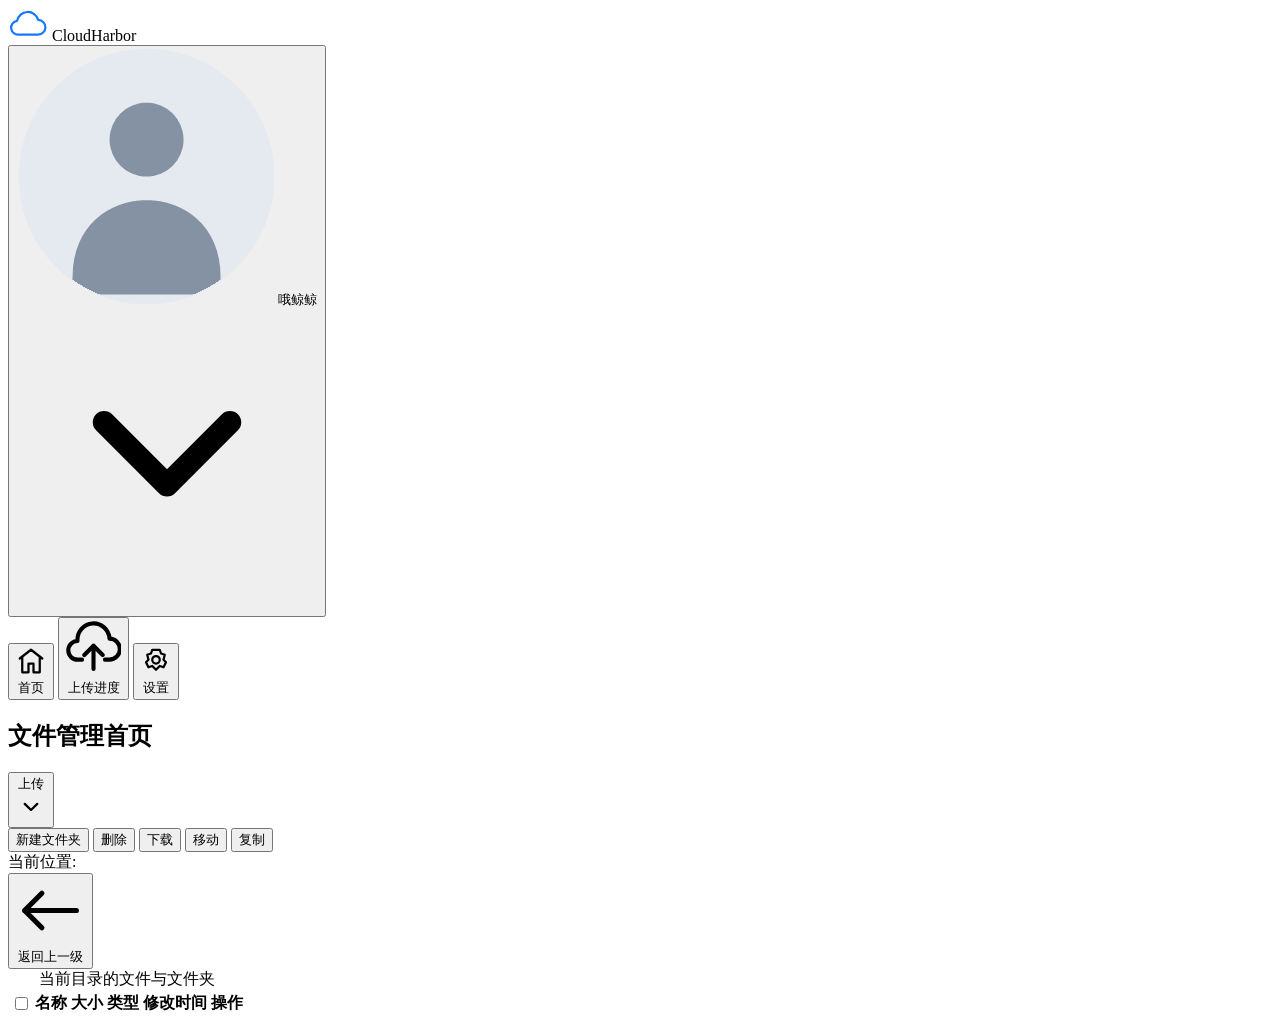
==== frontend/index.html @ bf334ac5 "26-11-17 22:35 完善首页html内容 完善资源文件" ====
<!DOCTYPE html>
<html lang="en">
<head>
    <meta charset="UTF-8">
    <meta name="viewport" content="width=device-width, initial-scale=1.0">
    <meta http-equiv="Content-Security-Policy"
        content="default-src 'none'; img-src 'self' data: blob:; style-src 'unsafe-inline'; 
        script-src 'unsafe-inline'; connect-src 'none'; base-uri 'none'; form-action 'none'">
    <link rel="icon" href="assets/icons/cloud-logo.svg" type="image/svg+xml">
    <link rel="stylesheet" href="css/app.css">
    <link rel="stylesheet" href="css/base.css">
    <link rel="stylesheet" href="css/components.css">
    <title>CloudHarbor · 文件管理首页</title> 
</head>
<body>
    <header class="app-header">
        <div class="brand">
            <img src="assets/icons/cloud-logo.svg" class="icon" width="40px">
            <span>CloudHarbor</span>
        </div>
        <button class="user-button" id="user-settings" type="button" aria-label="打开个人设置">
            <span class="avatar">
                <img src="assets/images/default-avatar.png" class="icon" aria-hidden="true">
            </span>
            <span>哦鲸鲸</span>
            <img src="assets/icons/chevron-down.svg" aria-hidden="true">
        </button>
    </header>
    <div class="app-shell">
        <nav class="sidebar" aria-label="主导航">
            <button class="nav-button" type="button" data-view="home" aria-current="page">
                <img src="assets/icons/home.svg" class="icon" aria-hidden="true">
                首页
            </button>
            <button class="nav-button" type="button" data-view="home" aria-current="page">
                <img src="assets/icons/upload.svg" class="icon" aria-hidden="true">
                上传进度
            </button>
            <button class="nav-button" type="button" data-view="home" aria-current="page">
                <img src="assets/icons/settings.svg" class="icon" aria-hidden="true">
                设置
            </button>
        </nav>
        <main class="main">
            <section id="view-home" aria-label="文件管理首页">
                <h1 class="sr-only">文件管理首页</h1>
                <div class="toolbar">
                    <div class="menu-wrap">
                        <button id="upload-toggle" class="btn btn-primary" type="button"
                            aria-expanded="false" aria-controls="upload-menu">
                            上传
                            <img src="assets/icons/chevron-down.svg" class="icon" aria-hidden="true">
                        </button>
                        <div id="upload-menu" class="menu upload-menu" hidden>
                            <button type="button" data-pick="files">上传文件</button>
                            <button type="button" data-pick="folder">上传文件夹</button>
                        </div>
                    </div>
                    <button id="new-folder" class="btn" type="button">新建文件夹</button>
                    <button id="delete-selected" class="btn" type="button">删除</button>
                    <button id="download-selected" class="btn" type="button">下载</button>
                    <button id="move-selected" class="btn" type="button">移动</button>
                    <button id="copy-selected" class="btn" type="button">复制</button>
                </div>
                <div class="ptn-row">
                    <span class="path-label">当前位置: </span>
                    <nav class="breadcrumbs" id="breadcrumbs" aria-label="目录路径"></nav>
                    <button id="go-parent" class="btn" type="button">
                        <img src="assets/icons/arrow-left.svg" class="icon" aria-hidden="true">
                        返回上一级
                    </button>
                </div>
                <table class="file-table">
                    <caption class="sr-only">当前目录的文件与文件夹</caption>
                    <colgroup>
                        <col>
                        <col>
                        <col>
                        <col>
                        <col>
                        <col>
                    </colgroup>
                    <thead>
                        <tr>
                            <th scope="col"><input id="select-all" type="checkbox" aria-label="全选当前目录"></th>
                            <th scope="col">名称</th>
                            <th scope="col">大小</th>
                            <th scope="col" class="type-cell">类型</th>
                            <th scope="col" class="time-cell">修改时间</th>
                            <th scope="col"><span class="sr-only"></span>操作</th>
                        </tr>
                    </thead>
                    <tbody id="file-list"></tbody>
                </table>
                <div class="directory-empty" class="empty-state" hidden>
                    <img src="assets/icons/folder.svg" class="icon" aria-hidden="true">
                    <h2>此文件夹为空</h2>
                    <p class="muted">可以上传文件或新建文件夹</p>
                </div>
                <div class="table-footer">
                    <span id="file-count"></span>
                    <span id="selection-count" aria-live="polite"></span>
                </div>
            </section>
            <section id="view-uploads" aria-labelledby="uploads-title" hidden>
                <h1 id="uploads-title">上传进度</h1>
                <div class="empty-state">
                    <img src="assets/icons/upload.svg" class="icon" aria-hidden="true">
                    <h2>暂无上传任务</h2>
                    <button class="btn btn-primary" id="uploads-choose" type="button">
                        选择文件
                    </button>
                </div>
            </section>
            <section id="view-settings" aria-labelledby="settings-title" hidden>
                <h1 class="settings-title" id="settings-title">个人设置</h1>
                <div class="settings-card">
                    <div class="avatar-zone">
                        <button class="avatar-picker" id="avatar-picker" type="button" aria-label="选择新头像">
                            <span class="avatar large-avatar">
                                <img src="assets/images/default-avatar.png" class="icon" 
                                    id="default-avatar" aria-hidden="true">
                            </span>
                            <span class="camera">
                                <img src="assets/icons/camera.svg" class="icon" aria-hidden="true">
                            </span>
                            <span>更换头像</span>
                        </button>
                    </div>
                    <div class="profile-row">
                        <span>用户名</span>
                        <span class="profile-value">哦鲸鲸</span>
                        <button class="text-button" data-edit="name" type="button">
                            更改
                            <span class="sr-only">用户名</span>
                        </button>
                    </div>
                    <div class="profile-row">
                        <span>邮箱</span>
                        <span class="profile-value">114514@666.com</span>
                        <button class="text-button" data-edit="mail" type="button">
                            更改
                            <span class="sr-only">邮箱</span>
                        </button>
                    </div>
                    <div class="profile-row">
                        <span>密码</span>
                        <span class="profile-value" aria-label="密码已隐藏">••••••••</span>
                        <button class="text-button" type="button">
                            修改
                            <span class="sr-only">密码</span>
                        </button>
                    </div>
                    <div class="logout-row">
                        <button id="logout" class="btn btn-danger" type="button">
                            退出登录
                        </button>
                    </div>
                </div>
            </section>
        </main>
    </div>
    <div id="entry-menu" class="menu" style="position:fixed" hidden aria-label="条目操作">
        <button type="button" data-action="download">下载</button>
        <button type="button" data-action="delete">删除</button>
        <button type="button" data-action="move">移动</button>
        <button type="button" data-action="copy">复制</button>
    </div>
    <input type="file" id="file-input" multiple hidden>
    <input type="file" id="folder-input" webkitdirecotry multiple hidden>
    <input type="file" id="avatar-input" accept="image/png,image/jpeg" hidden>
    <dialog id="upload-dialog" aria-labelledby="upload-title">
        <div class="dialog-header">
            <h2 id="upload-title">确认上传</h2>
            <button class="close-button" type="button" data-close="upload-dialog" aria-label="关闭上传确认">
                <img src="assets/icons/close.svg" class="icon" aria-hidden="true">
            </button>
        </div>
        <div class="dialog-body">
            <div class="upload-tabs" role="tablist" aria-label="上传方式">
                <button type="button" role="tab" id="files-tab"
                    aria-selected="true" aria-controls="upload-panel" data-upload-mode="files">
                    上传文件
                </button>
                <button type="button" role="tab" id="folder-tab" 
                    aria-selected="false" aria-controls="upload-panel" data-upload-mode="folder">
                    上传文件夹
                </button>
            </div>
            <div id="upload-panel" role="tabpanel" aria-labelledby="files-tab">
                <p class="upload-target">上传到: <strong id="upload-target"></strong></p>
                <p>是否确认上传以下文件</p>
                <div class="upload-list" id="upload-list"></div>
                <p id="upload-summary" class="hint"></p>
                <p id="folder-hint" class="hint" hidden>文件夹层次来自所选文件 空文件夹暂不包含在选择结果中</p>
                <button id="choose-again" type="button" class="text-button">重新选择</button>
            </div>
            <div class="dialog-footer">
                <button class="btn" type="button" data-close="upload-dialog">取消</button>
                <button id="confirm-upload" class="btn btn-primary" type="button">确认上传</button>
            </div>
        </div>
    </dialog>
    <dialog id="confirm-dialog" aria-labelledby="confirm-title">
        <div class="dialog-header">
            <h2 id="confirm-title"></h2>
            <button class="close-button" type="button" 
                data-close="confirm-dialog" aria-label="关闭确认对话框">
                <img src="assets/icons/close.svg" class="icon" aria-hidden="true">
            </button>
        </div>
        <div class="dialog-body">
            <p id="confirm-description"></p>
            <ul id="confirm-list" class="confirm-list"></ul>
            <div class="dialog-footer">
                <button class="btn" type="button" data-close="confirm-dialog">取消</button>
                <button id="confirm-action" class="btn btn-primary" type="button">确认</button>
            </div>
        </div>
    </dialog>
    <dialog class="edit-dialog" aria-labelledby="edit-title">
        <div class="dialog-header">
            <h2 id="edit-title"></h2>
            <button class="close-button" type="button" data-close="edit-dialog"
                aria-label="关闭资料编辑">
                <img src="assets/icons/close.svg" class="icon" aria-hidden="true">
            </button>
        </div>
        <form id="edit-form" class="dialog-body">
            <div id="edit-fields"></div>
            <div class="dialog-footer">
                <button class="btn" type="button" data-close="edit-dialog">取消</button>
                <button class="btn btn-primary" type="submit">确认修改</button>
            </div>
        </form>
    </dialog>
    <div id="toast" class="toast" role="status" aria-live="polite" hidden></div>
</body>
</html>
---- frontend/css/base.css ----
:root {
    color-scheme: light;
    --primary: #1677ff;
    --primary-hover: #0966e8;
    --text: #243247;
    --muted: #748196;
    --border: #d8e1ed;
    --page-bg: #f3f7fb;
}
* { box-sizing: border-box; }
[hidden] { display: none !important; }
body {
    margin: 0;
    min-width: 280px;
    color: var(--text);
    background: var(--page-bg);
    font-family: -apple-system, BlinkMacSystemFont, "Segoe UI", "Microsoft YaHei", sans-serif;
    font-size: 14px;
    line-height: 1.5;
}
button, input { font: inherit; }
button { cursor: pointer; }
button:disabled { cursor: not-allowed; opacity: .55; }
button:focus-visible, input:focus-visible {
    outline: 3px solid rgb(22 119 255 / 20%);
    outline-offset: 2px;
}
---- frontend/css/components.css ----
.field-input {
    display: block;
    width: 100%;
    min-width: 0;
    height: 42px;
    padding: 0 12px;
    color: var(--text);
    background: #fff;
    border: 1px solid var(--border);
    border-radius: 4px;
    transition: border-color .18s, box-shadow .18s;
}
.field-input::placeholder { color: #9aa6b6; }
.field-input:hover { border-color: #aabbd0; }
.field-input:focus {
    outline: none;
    border-color: var(--primary);
    box-shadow: 0 0 0 3px rgb(22 119 255 / 10%);
}
.field-input:user-invalid,
.field-input[aria-invalid="true"] { border-color: #e25353; }
.btn {
    display: inline-flex;
    align-items: center;
    justify-content: center;
    flex-shrink: 0;
    min-height: 34px;
    padding: 0 14px;
    color: #46546a;
    background: #fff;
    border: 1px solid var(--border);
    border-radius: 4px;
    white-space: nowrap;
    transition: background-color .18s, border-color .18s, box-shadow .18s;
}
.btn:hover { background: #f7faff; border-color: #a8c8f4; }
.btn-primary {
    color: #fff;
    background: var(--primary);
    border-color: var(--primary);
}
.btn-primary:hover {
    background: var(--primary-hover);
    border-color: var(--primary-hover);
}
.field-error { margin: 0 0 12px; color: #cf3d3d; font-size: 12px; }
.toast-region {
    position: fixed;
    z-index: 20;
    top: 54px;
    right: 0px;
    /* width: min(360px, calc(100% - 32px)); */
    width:0px;
    pointer-events: none;
    overflow: visible;
}
@keyframes move{
    from { transform: translateX(0px); }
    to   { transform: translateX(calc(-100% - 10px)); }
}
.toast {
    padding: 12px 5px;
    color: #f8fcfb;
    border: 1px solid #dce6f3;
    border-radius: 6px;
    /* box-shadow: 0 6px 24px rgb(34 56 88 / 10%); */
    display: flex;
    align-items: center;
    justify-content: center;
    animation: move .3s ease 0s 1 forwards;
    min-width: 200px;
}
.toast[data-status="success"]{ background-color: #0eb27c; }
.toast[data-status="failure"]{ background-color: #dc2626; }
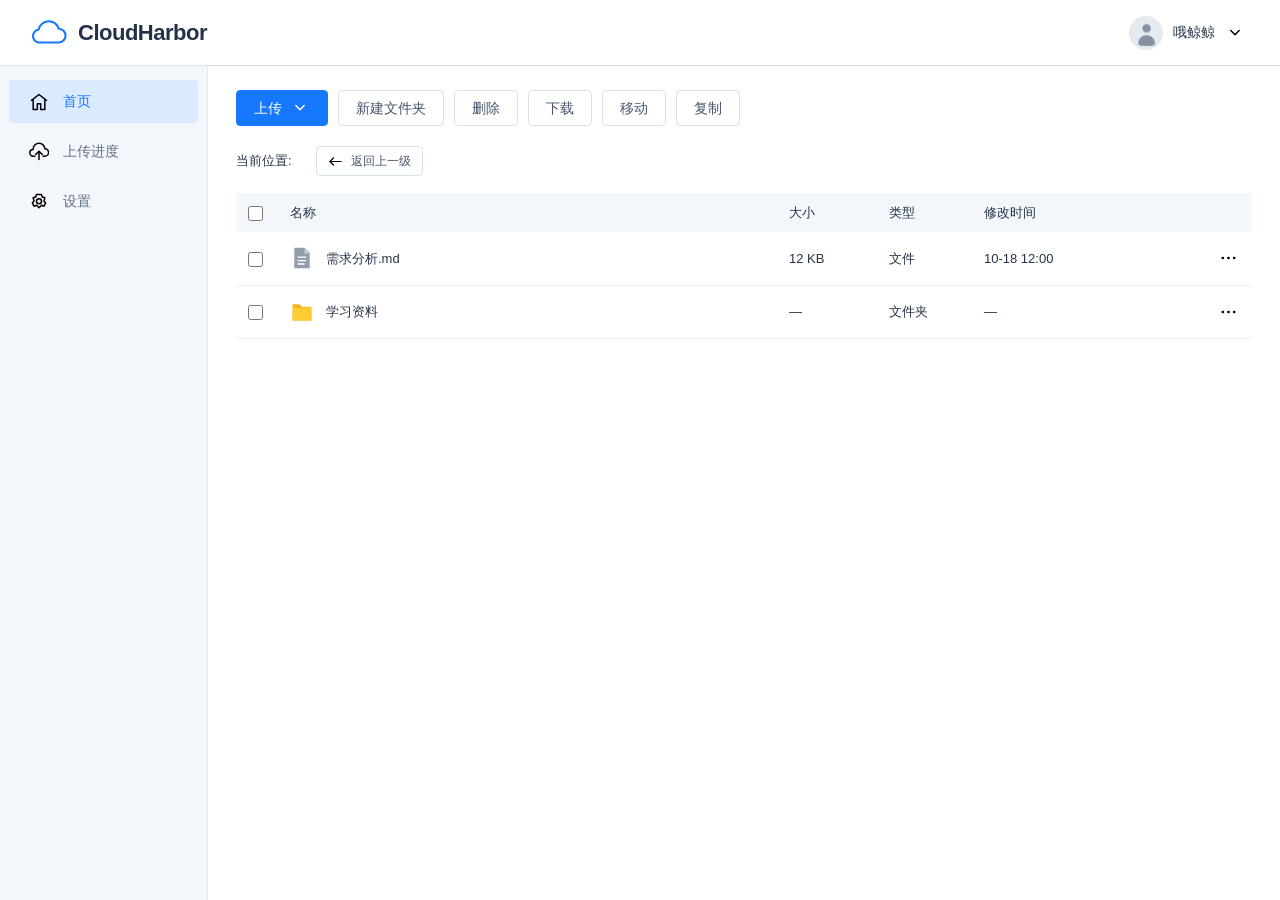
==== commit ddf84702: "26-11-18 22:37 完善首页css内容 完善部分js" ====
--- a/frontend/index.html
+++ b/frontend/index.html
@@ -4,12 +4,13 @@
     <meta charset="UTF-8">
     <meta name="viewport" content="width=device-width, initial-scale=1.0">
     <meta http-equiv="Content-Security-Policy"
-        content="default-src 'none'; img-src 'self' data: blob:; style-src 'unsafe-inline'; 
-        script-src 'unsafe-inline'; connect-src 'none'; base-uri 'none'; form-action 'none'">
+        content="default-src 'none'; img-src 'self' data: blob:; style-src 'self' 'unsafe-inline'; 
+        script-src 'self' 'unsafe-inline'; connect-src 'self'; base-uri 'none'; form-action 'none'">
     <link rel="icon" href="assets/icons/cloud-logo.svg" type="image/svg+xml">
-    <link rel="stylesheet" href="css/app.css">
+    
     <link rel="stylesheet" href="css/base.css">
     <link rel="stylesheet" href="css/components.css">
+    <link rel="stylesheet" href="css/app.css">
     <title>CloudHarbor · 文件管理首页</title> 
 </head>
 <body>
@@ -23,7 +24,7 @@
                 <img src="assets/images/default-avatar.png" class="icon" aria-hidden="true">
             </span>
             <span>哦鲸鲸</span>
-            <img src="assets/icons/chevron-down.svg" aria-hidden="true">
+            <img src="assets/icons/chevron-down.svg" class="icon" aria-hidden="true">
         </button>
     </header>
     <div class="app-shell">
@@ -32,11 +33,11 @@
                 <img src="assets/icons/home.svg" class="icon" aria-hidden="true">
                 首页
             </button>
-            <button class="nav-button" type="button" data-view="home" aria-current="page">
+            <button class="nav-button" type="button" data-view="uploads">
                 <img src="assets/icons/upload.svg" class="icon" aria-hidden="true">
                 上传进度
             </button>
-            <button class="nav-button" type="button" data-view="home" aria-current="page">
+            <button class="nav-button" type="button" data-view="settings">
                 <img src="assets/icons/settings.svg" class="icon" aria-hidden="true">
                 设置
             </button>
@@ -49,7 +50,7 @@
                         <button id="upload-toggle" class="btn btn-primary" type="button"
                             aria-expanded="false" aria-controls="upload-menu">
                             上传
-                            <img src="assets/icons/chevron-down.svg" class="icon" aria-hidden="true">
+                            <img src="assets/icons/chevron-down-white.svg" class="icon" aria-hidden="true">
                         </button>
                         <div id="upload-menu" class="menu upload-menu" hidden>
                             <button type="button" data-pick="files">上传文件</button>
@@ -62,7 +63,7 @@
                     <button id="move-selected" class="btn" type="button">移动</button>
                     <button id="copy-selected" class="btn" type="button">复制</button>
                 </div>
-                <div class="ptn-row">
+                <div class="path-row">
                     <span class="path-label">当前位置: </span>
                     <nav class="breadcrumbs" id="breadcrumbs" aria-label="目录路径"></nav>
                     <button id="go-parent" class="btn" type="button">
@@ -87,12 +88,12 @@
                             <th scope="col">大小</th>
                             <th scope="col" class="type-cell">类型</th>
                             <th scope="col" class="time-cell">修改时间</th>
-                            <th scope="col"><span class="sr-only"></span>操作</th>
+                            <th scope="col"><span class="sr-only">操作</span></th>
                         </tr>
                     </thead>
                     <tbody id="file-list"></tbody>
                 </table>
-                <div class="directory-empty" class="empty-state" hidden>
+                <div id="directory-empty" class="empty-state" hidden>
                     <img src="assets/icons/folder.svg" class="icon" aria-hidden="true">
                     <h2>此文件夹为空</h2>
                     <p class="muted">可以上传文件或新建文件夹</p>
@@ -146,7 +147,7 @@
                     <div class="profile-row">
                         <span>密码</span>
                         <span class="profile-value" aria-label="密码已隐藏">••••••••</span>
-                        <button class="text-button" type="button">
+                        <button class="text-button" data-edit="password" type="button">
                             修改
                             <span class="sr-only">密码</span>
                         </button>
@@ -167,7 +168,7 @@
         <button type="button" data-action="copy">复制</button>
     </div>
     <input type="file" id="file-input" multiple hidden>
-    <input type="file" id="folder-input" webkitdirecotry multiple hidden>
+    <input type="file" id="folder-input" webkitdirectory multiple hidden>
     <input type="file" id="avatar-input" accept="image/png,image/jpeg" hidden>
     <dialog id="upload-dialog" aria-labelledby="upload-title">
         <div class="dialog-header">
@@ -218,7 +219,7 @@
             </div>
         </div>
     </dialog>
-    <dialog class="edit-dialog" aria-labelledby="edit-title">
+    <dialog id="edit-dialog" aria-labelledby="edit-title">
         <div class="dialog-header">
             <h2 id="edit-title"></h2>
             <button class="close-button" type="button" data-close="edit-dialog"
@@ -234,6 +235,7 @@
             </div>
         </form>
     </dialog>
-    <div id="toast" class="toast" role="status" aria-live="polite" hidden></div>
+    <div id="toast" class="app-toast" role="status" aria-live="polite" hidden></div>
+    <script type="module" src="js/app.js"></script>
 </body>
-</html>+</html>
--- a/frontend/css/base.css
+++ b/frontend/css/base.css
@@ -6,6 +6,7 @@
     --muted: #748196;
     --border: #d8e1ed;
     --page-bg: #f3f7fb;
+    --selected: #e7f0ff;
 }
 * { box-sizing: border-box; }
 [hidden] { display: none !important; }
@@ -25,3 +26,10 @@
     outline: 3px solid rgb(22 119 255 / 20%);
     outline-offset: 2px;
 }
+button,input{ accent-color: var(--primary); }
+button { color: inherit }
+h1,h2,p { margin: 0 }
+h1 { font-size: 21px; }
+h2 { font-size: 18px; }
+
+/* img{ width: 100%; } */
--- a/frontend/css/components.css
+++ b/frontend/css/components.css
@@ -72,3 +72,52 @@
 }
 .toast[data-status="success"]{ background-color: #0eb27c; }
 .toast[data-status="failure"]{ background-color: #dc2626; }
+
+.sr-only{
+    position: absolute;
+    width: 1px;
+    height: 1px;
+    overflow: hidden;
+    clip-path: inset(50%);
+    white-space: nowrap;
+}
+
+.icon{
+    width: 20px;
+    height: 20px;
+    flex: none;
+    vertical-align: middle;
+}
+
+.btn:hover:not(:disabled){
+    border-color: #91b9f3;
+    background: #f5f9ff;
+}
+
+
+.btn-primary:hover:not(:disabled){
+    background: var(--primary-hover);
+    color:#fff;
+}
+
+.btn-danger{
+    color:#e34b4b;
+    border-color: #f0a7a7;
+}
+
+.btn-danger:hover:not(:disabled){
+    background:#fff4f4;
+    border-color: #e34b4b;
+}
+
+.text-button{
+    border: 0;
+    padding: 4px 6px;
+    color: var(--primary);
+    background: transparent;
+    border-radius: 3px;
+}
+.muted { color: var(--muted); }
+
+.hint { font-size: 12px; color: var(--muted); }
+
--- a/frontend/css/app.css
+++ b/frontend/css/app.css
@@ -0,0 +1,634 @@
+body {
+    margin: 0;
+    min-width: 280px;
+    color: var(--text);
+    background: #fff;
+    font: 14px/1.5 -apple-system, BlinkMacSystemFont, "Segoe UI", "Microsoft YaHei", sans-serif
+}
+.app-header{
+    height: 66px;
+    display: flex;
+    align-items: center;
+    justify-content: space-between;
+    padding: 0 30px;
+    border-bottom: 1px solid var(--border);
+    background: #fff;
+}
+.btn {
+    display: inline-flex;
+    align-items: center;
+    justify-content: center;
+    gap: 8px;
+    min-height: 36px;
+    padding: 0 17px;
+    border: 1px solid var(--border);
+    border-radius: 4px;
+    background: #fff;
+    white-space: nowrap
+}
+.btn-primary {
+    color: #fff;
+    background: var(--primary);
+    border-color: var(--primary)
+}
+.brand {
+    display: flex;
+    align-items: center;
+    gap: 10px;
+    font-size: 22px;
+    font-weight: 650;
+    letter-spacing: -.5px;
+}
+
+.brand .icon{
+    width: 38px;
+    height: 34px;
+    color: var(--primary);
+}
+
+.user-button{
+    display: flex;
+    align-items: center;
+    gap: 10px;
+    background: none;
+    border: 0;
+    padding: 5px;
+    border-radius: 4px;
+}
+.avatar {
+    display: inline-flex;
+    align-items: center;
+    justify-content: center;
+    width: 34px;
+    height: 34px;
+    border-radius: 50%;
+    background: #e5eaf1;
+}
+
+.avatar .icon{
+    width: 29px;
+    height: 29px;
+}
+
+.app-shell{
+    display: grid;
+    grid-template-columns: 208px minmax(0,1fr);
+    min-height: calc(100vh - 66px);
+}
+
+.sidebar {
+    display: flex;
+    flex-direction: column;
+    gap: 7px;
+    padding: 14px 9px;
+    background: var(--page-bg);
+    border-right: 1px solid #e3e9f1;
+}
+
+.nav-button {
+    display: flex;
+    align-items: center;
+    gap: 14px;
+    width: 100%;
+    min-height: 43px;
+    padding: 0 20px;
+    text-align: left;
+    border: 0;
+    border-radius: 4px;
+    background: transparent;
+    color: #617086;
+    font-weight: 550;
+}
+
+.nav-button[aria-current="page"] {
+    color: var(--primary);
+    background: #dbeaff;
+}
+.nav-button:hover { background: #e6eef8; }
+
+.main {
+    min-width: 0;
+    padding: 24px 28px;
+}
+
+.toolbar {
+    display: flex;
+    align-items: center;
+    gap: 10px;
+    flex-wrap: wrap;
+    margin-bottom: 18px;
+}
+
+.menu-wrap {
+    position: relative;
+}
+.menu {
+    z-index: 20;
+    width: 170px;
+    padding: 5px;
+    background: #fff;
+    border: 1px solid var(--border);
+    border-radius: 5px;
+    box-shadow: 0 6px 20px #24324716;
+}
+
+.upload-menu {
+    position: absolute;
+    top: calc(100% + 6px);
+    left: 0;
+}
+
+.menu button {
+    width: 100%;
+    padding: 9px 10px;
+    border: 0;
+    border-radius: 3px;
+    text-align: left;
+    background: transparent;
+}
+
+.menu button:hover:not(:disabled){
+    background: #edf4ff;
+    color: var(--primary);
+}
+
+.path-row {
+    display: flex;
+    align-items: center;
+    gap: 12px;
+    min-height: 34px;
+    margin-bottom: 15px;
+    font-size: 13px;
+}
+
+.breadcrumbs {
+    display: flex;
+    align-items: center;
+    gap: 3px;
+    min-width: 0;
+    overflow: hidden;
+    white-space: nowrap;
+}
+
+.breadcrumbs button {
+    max-width: 170px;
+    overflow: hidden;
+    text-overflow: ellipsis;
+    white-space: nowrap;
+}
+
+.path-row .btn {
+    min-height: 30px;
+    padding: 0 11px;
+    font-size: 12px;
+}
+
+.path-row .icon {
+    width: 15px;
+    height: 15px;
+}
+
+.file-table {
+    width: 100%;
+    border-collapse: collapse;
+    table-layout: fixed;
+    text-align: left;
+    font-size: 13px;
+}
+
+.file-table col:nth-child(1){ width: 42px; }
+.file-table col:nth-child(3){ width: 100px; }
+.file-table col:nth-child(4){ width: 95px; }
+.file-table col:nth-child(5){ width: 150px; }
+.file-table col:nth-child(6){ width: 130px; }
+
+.file-table th {
+    height: 39px;
+    background: var(--page-bg);
+    font-weight: 550;
+}
+
+.file-table td {
+    height: 53px;
+    border-bottom: 1px solid #edf0f5;
+}
+
+.file-table th,.file-table td { padding: 0 12px; }
+
+.file-table input[type=checkbox] {
+    width: 15px;
+    height: 15px;
+    margin: 0;
+    vertical-align: middle;
+}
+
+.file-table tbody tr:hover { background: #f6f9ff; }
+
+.file-table tbody tr.is-selected { background: var(--selected);}
+
+.file-name {
+    display: flex;
+    align-items: center;
+    gap: 12px;
+    min-width: 0;
+}
+
+.file-name .icon {
+    width: 24px;
+    height: 26px;
+}
+
+.entry-label {
+    overflow: hidden;
+    text-overflow: ellipsis;
+    white-space: nowrap;
+}
+
+.folder-link {
+    border: 0;
+    padding: 4px 0;
+    background: none;
+    text-align: left;
+}
+
+.folder-link:hover { color: var(--primary) }
+
+.row-actions {
+    white-space: nowrap;
+    text-align: right;
+}
+
+.row-actions .text-button {
+    font-size: 12px;
+    padding: 4px;
+}
+
+.more-button {
+    width: 24px;
+    height: 28px;
+    padding: 0 !important;
+}
+
+.more-button .icon { width: 17px; }
+
+.row-actions .direct-action { visibility: hidden; }
+
+.is-selected .direct-action,
+tr:hover .direct-action,
+tr:focus-within .direct-action {
+    visibility: visible;    
+}
+
+.table-footer {
+    display: flex;
+    justify-content: space-between;
+    margin-top: 15px;
+    font-size: 12px;
+    color: var(--muted);
+}
+.empty-state {
+    padding: 90px 16px;
+    text-align: center;
+}
+
+.empty-state>.icon {
+    width: 58px;
+    height: 58px;
+    color: #a6b8d0;
+    margin-bottom: 16px;
+}
+.empty-state h2{
+    font-size: 17px;
+    font-weight: 550;
+    margin-bottom: 7px;
+}
+
+.empty-state .btn { margin-top: 20px; }
+.settings-title { margin-bottom: 18px; }
+.settings-card {
+    max-width: 850px;
+    padding: 26px 32px;
+    border: 1px solid var(--border);
+    border-radius: 5px;
+}
+
+.avatar-zone {
+    display: flex;
+    align-items: center;
+    flex-direction: column;
+    padding: 4px 0 24px;
+}
+
+.avatar-picker {
+    position: relative;
+    display: flex;
+    flex-direction: column;
+    align-items: center;
+    gap: 7px;
+    padding: 0;
+    border: 0;
+    background: none;
+}
+
+.large-avatar {
+    width: 76px;
+    height: 76px;
+}
+.large-avatar>.icon {
+    width: 64px;
+    height: 64px;
+}
+.large-avatar img {
+    width: 100%;
+    height: 100%;
+    object-fit: contain;
+}
+.camera {
+    position: absolute;
+    right: 0;
+    top: 52px;
+    display: grid;
+    place-items: center;
+    width: 23px;
+    height: 23px;
+    background: #fff;
+    border: 1px solid var(--border);
+    border-radius: 50%;
+}
+
+.camera .icon {
+    width: 16px;
+    height: 16px;
+}
+
+.avatar-picker:hover .camera { color:var(--primary) }
+
+.profile-row {
+    display: grid;
+    grid-template-columns: 110px minmax(0,1fr) auto;
+    gap: 12px;
+    align-items: center;
+    min-height: 55px;
+    border-top: 1px solid #e7edf4;
+    font-size: 13px;
+}
+
+.profile-value { overflow-wrap: anywhere; }
+.logout-row {
+    text-align: center;
+    padding-top: 27px;
+}
+
+.logout-row .btn { min-width: 180px; }
+
+dialog {
+    width: min(480px,calc(100%-32px));
+    max-height: calc(100dvh - 32px);
+    padding: 0;
+    color: var(--text);
+    border: 1px solid var(--border);
+    border-radius: 5px;
+    background: #fff;
+    box-shadow: 0 14px 48px #17233a2e;
+    overflow: auto;
+}
+
+dialog::backdrop { background:#17223580 }
+
+.dialog-header {
+    display: flex;
+    justify-content: space-between;
+    align-items: center;
+    padding: 18px 20px 12px;
+}
+.dialog-header h2 { font-size: 16px }
+
+.close-button {
+    display: grid;
+    place-items: center;
+    width: 27px;
+    height: 27px;
+    padding: 0;
+    border: 0;
+    background: none;
+    color: var(--muted);
+}
+.close-button .icon {
+    width: 17px;
+}
+.dialog-body { padding: 4px 20px 20px }
+
+.dialog-footer {
+    display: flex;
+    justify-content: flex-end;
+    gap: 10px;
+    margin-top: 20px;
+}
+.upload-tabs {
+    display: flex;
+    border: 1px solid var(--border);
+    border-radius: 4px;
+    margin-bottom: 17px;
+}
+.upload-tabs button {
+    width: 50%;
+    padding: 8px;
+    border: 0;
+    border-bottom: 2px solid transparent;
+    background: none;
+    color: var(--muted);
+}
+
+.upload-tabs button[aria-selected=true]{
+    color: var(--primary);
+    border-bottom-color: var(--primary);
+}
+
+.upload-target {
+    margin-bottom: 14px;
+    font-size: 13px;
+}
+
+.upload-target strong {
+    color: var(--primary);
+    overflow-wrap: anywhere;
+}
+
+.upload-list {
+    max-height: 240px;
+    overflow: auto;
+    margin: 12px 0;
+    border: 1px solid var(--border);
+    border-radius: 4px;
+}
+.upload-item {
+    display: flex;
+    gap: 10px;
+    align-items: center;
+    padding: 11px;
+    border-bottom: 1px solid #edf0f5;
+    font-size: 13px;
+}
+
+.upload-item:last-child {
+    border-bottom: 0;
+}
+
+.upload-item .icon {
+    width: 23px;
+    height: 26px;
+}
+
+.upload-item .upload-name {
+    flex: 1;
+    overflow-wrap: anywhere;
+}
+.upload-size {
+    flex: none;
+    color: var(--muted);
+    font-size: 12px;
+}
+
+.form-filed {
+    display: grid;
+    gap: 7px;
+    margin-bottom: 15px;
+    font-size: 13px;
+}
+
+.form-filed:last-child {
+    margin-bottom: 0;
+}
+
+.confirm-list {
+    margin: 12px 0;
+    padding-left: 22px;
+    max-height: 180px;
+    overflow: auto;
+    overflow-wrap: anywhere;
+}
+.form-warning {
+    color: #d54848;
+    margin-top: 9px;
+    font-size: 12px;
+}
+
+.new-folder-cell {
+    padding: 9px 12px !important;
+}
+
+.new-folder-form {
+    display: flex;
+    align-items: center;
+    gap: 8px;
+    max-width: 580px;
+}
+
+.new-folder-form .field-input {
+    height: 34px;
+    flex: 1;
+}
+.app-toast {
+    position: fixed;
+    z-index: 100;
+    bottom: 24px;
+    left: 50%;
+    transform: translateX(-50%);
+    max-width: calc(100% - 32px);
+    padding: 12px 20px;
+    background: #26364a;
+    color: #fff;
+    border-radius: 5px;
+    box-shadow: 0 4px 20px #24324724;
+    font-size: 13px;
+    text-align: center;
+}
+
+@media(max-width:1000px){
+    .app-shell { grid-template-columns: 174px minmax(0,1fr); }
+    .main { padding: 20px; }
+    .nav-button { padding: 0 14px; }
+    .file-table col:nth-child(5) { width: 120px; }
+    .file-table col:nth-child(6) { width: 100px; }
+    .row-actions .direct-action { display: none; }
+}
+
+@media(max-width:760px){
+    .app-header { height: 58px; padding: 0 16px; }
+    .brand { font-size: 19px }
+    .brand .icon { width: 32px; }
+    .app-shell {
+        display: block;
+        min-height: calc(100vh - 58px);
+    }
+    .sidebar {
+        flex-direction: row;
+        padding: 7px 10px;
+        gap: 4px;
+        border-right: 0;
+        border-bottom: 1px solid var(--border);
+    }
+    .nav-button {
+        justify-content: center;
+        min-height: 39px;
+        padding: 0 10px;
+        gap: 7px;
+        font-size: 13px;
+    }
+    .preview-note { display: none; }
+    .main { padding: 18px 14px; }
+    .toolbar { gap: 8px; }
+    .toolbar .btn {
+        padding: 0 12px;
+        font-size: 13px;
+    }
+    .future-action { display: none; }
+    .file-table col:nth-child(4),
+    .file-table col:nth-child(5){
+        display: none;
+    }
+    .file-table .type-cell,
+    .file-table .time-cell{
+        display: none;
+    }
+    .file-table col:nth-child(3){
+        width: 80px;
+    }
+    .file-table col:nth-child(6){
+        width: 36px;
+    }
+    .file-table col:nth-child(1){
+        width: 30px;
+    }
+    .file-table th,
+    .file-table td{
+        padding: 0 6px;
+    }
+    .file-name{ gap: 7px; }
+    .file-name .icon { width: 21px; }
+    .settings-card { padding: 22px 18px; }
+    .profile-row {
+        grid-template-columns: 64px minmax(0,1fr) auto;
+        gap: 8px;
+    }
+    .path-row{
+        gap: 6px;
+        flex-wrap: wrap;
+    }
+    .breadcrumbs { flex: 1; }
+    .path-label { flex: none; }
+    .path-row .btn{ margin-left: auto; }
+    .user-button {
+        gap: 6px;
+        font-size: 12px;
+    }
+    .user-button>.icon{ display: none; }
+    .avatar {
+        width: 30px;
+        height: 30px;
+    }
+    .large-avatar {
+        width: 76px;
+        height: 76px;
+    }
+}
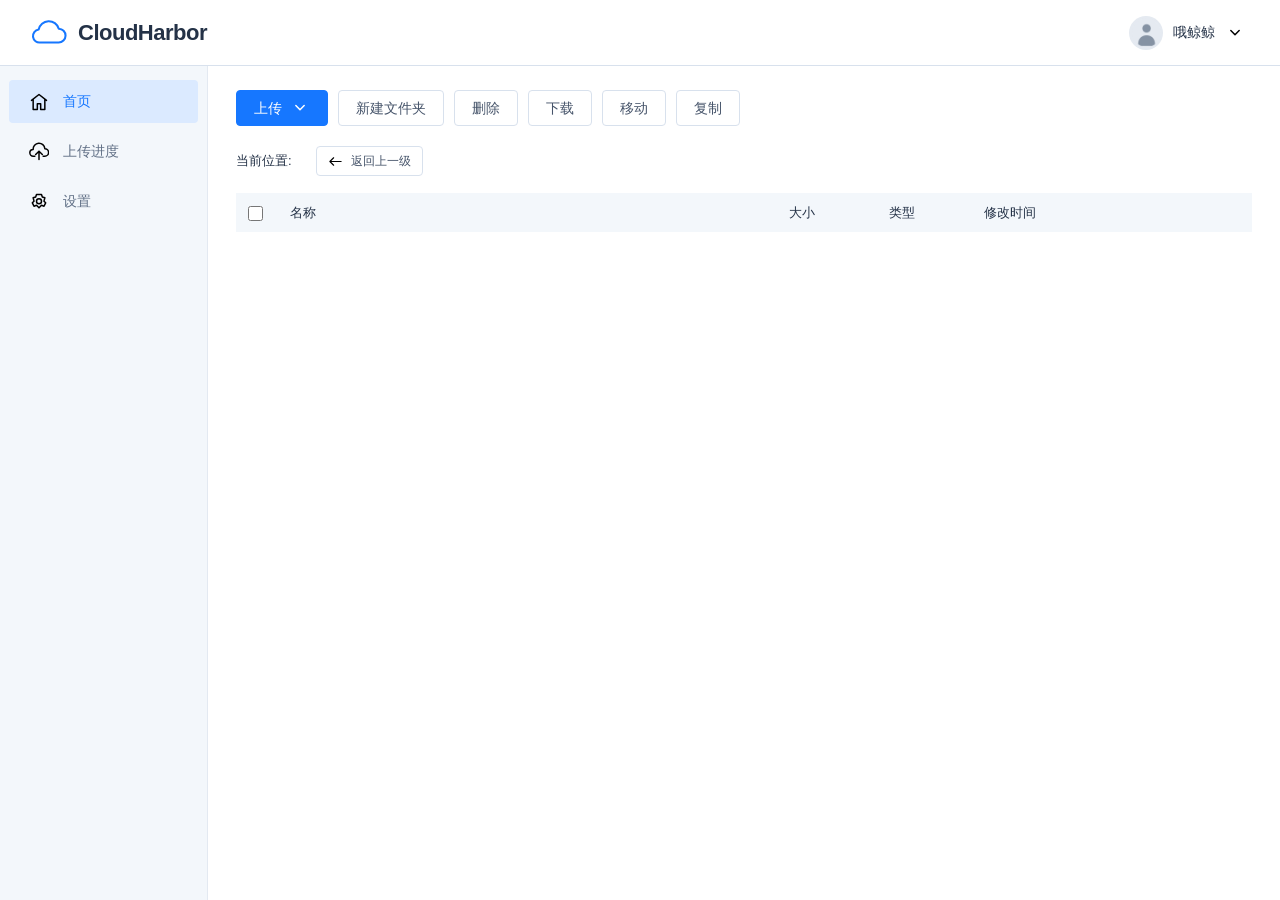
==== commit 4d204cbe: "26-11-19 22:25 对其前后端字段类型 完善首页js" ====
--- a/frontend/index.html
+++ b/frontend/index.html
@@ -1,241 +1,241 @@
-<!DOCTYPE html>
-<html lang="en">
-<head>
-    <meta charset="UTF-8">
-    <meta name="viewport" content="width=device-width, initial-scale=1.0">
-    <meta http-equiv="Content-Security-Policy"
-        content="default-src 'none'; img-src 'self' data: blob:; style-src 'self' 'unsafe-inline'; 
-        script-src 'self' 'unsafe-inline'; connect-src 'self'; base-uri 'none'; form-action 'none'">
-    <link rel="icon" href="assets/icons/cloud-logo.svg" type="image/svg+xml">
-    
-    <link rel="stylesheet" href="css/base.css">
-    <link rel="stylesheet" href="css/components.css">
-    <link rel="stylesheet" href="css/app.css">
-    <title>CloudHarbor · 文件管理首页</title> 
-</head>
-<body>
-    <header class="app-header">
-        <div class="brand">
-            <img src="assets/icons/cloud-logo.svg" class="icon" width="40px">
-            <span>CloudHarbor</span>
-        </div>
-        <button class="user-button" id="user-settings" type="button" aria-label="打开个人设置">
-            <span class="avatar">
-                <img src="assets/images/default-avatar.png" class="icon" aria-hidden="true">
-            </span>
-            <span>哦鲸鲸</span>
-            <img src="assets/icons/chevron-down.svg" class="icon" aria-hidden="true">
-        </button>
-    </header>
-    <div class="app-shell">
-        <nav class="sidebar" aria-label="主导航">
-            <button class="nav-button" type="button" data-view="home" aria-current="page">
-                <img src="assets/icons/home.svg" class="icon" aria-hidden="true">
-                首页
-            </button>
-            <button class="nav-button" type="button" data-view="uploads">
-                <img src="assets/icons/upload.svg" class="icon" aria-hidden="true">
-                上传进度
-            </button>
-            <button class="nav-button" type="button" data-view="settings">
-                <img src="assets/icons/settings.svg" class="icon" aria-hidden="true">
-                设置
-            </button>
-        </nav>
-        <main class="main">
-            <section id="view-home" aria-label="文件管理首页">
-                <h1 class="sr-only">文件管理首页</h1>
-                <div class="toolbar">
-                    <div class="menu-wrap">
-                        <button id="upload-toggle" class="btn btn-primary" type="button"
-                            aria-expanded="false" aria-controls="upload-menu">
-                            上传
-                            <img src="assets/icons/chevron-down-white.svg" class="icon" aria-hidden="true">
-                        </button>
-                        <div id="upload-menu" class="menu upload-menu" hidden>
-                            <button type="button" data-pick="files">上传文件</button>
-                            <button type="button" data-pick="folder">上传文件夹</button>
-                        </div>
-                    </div>
-                    <button id="new-folder" class="btn" type="button">新建文件夹</button>
-                    <button id="delete-selected" class="btn" type="button">删除</button>
-                    <button id="download-selected" class="btn" type="button">下载</button>
-                    <button id="move-selected" class="btn" type="button">移动</button>
-                    <button id="copy-selected" class="btn" type="button">复制</button>
-                </div>
-                <div class="path-row">
-                    <span class="path-label">当前位置: </span>
-                    <nav class="breadcrumbs" id="breadcrumbs" aria-label="目录路径"></nav>
-                    <button id="go-parent" class="btn" type="button">
-                        <img src="assets/icons/arrow-left.svg" class="icon" aria-hidden="true">
-                        返回上一级
-                    </button>
-                </div>
-                <table class="file-table">
-                    <caption class="sr-only">当前目录的文件与文件夹</caption>
-                    <colgroup>
-                        <col>
-                        <col>
-                        <col>
-                        <col>
-                        <col>
-                        <col>
-                    </colgroup>
-                    <thead>
-                        <tr>
-                            <th scope="col"><input id="select-all" type="checkbox" aria-label="全选当前目录"></th>
-                            <th scope="col">名称</th>
-                            <th scope="col">大小</th>
-                            <th scope="col" class="type-cell">类型</th>
-                            <th scope="col" class="time-cell">修改时间</th>
-                            <th scope="col"><span class="sr-only">操作</span></th>
-                        </tr>
-                    </thead>
-                    <tbody id="file-list"></tbody>
-                </table>
-                <div id="directory-empty" class="empty-state" hidden>
-                    <img src="assets/icons/folder.svg" class="icon" aria-hidden="true">
-                    <h2>此文件夹为空</h2>
-                    <p class="muted">可以上传文件或新建文件夹</p>
-                </div>
-                <div class="table-footer">
-                    <span id="file-count"></span>
-                    <span id="selection-count" aria-live="polite"></span>
-                </div>
-            </section>
-            <section id="view-uploads" aria-labelledby="uploads-title" hidden>
-                <h1 id="uploads-title">上传进度</h1>
-                <div class="empty-state">
-                    <img src="assets/icons/upload.svg" class="icon" aria-hidden="true">
-                    <h2>暂无上传任务</h2>
-                    <button class="btn btn-primary" id="uploads-choose" type="button">
-                        选择文件
-                    </button>
-                </div>
-            </section>
-            <section id="view-settings" aria-labelledby="settings-title" hidden>
-                <h1 class="settings-title" id="settings-title">个人设置</h1>
-                <div class="settings-card">
-                    <div class="avatar-zone">
-                        <button class="avatar-picker" id="avatar-picker" type="button" aria-label="选择新头像">
-                            <span class="avatar large-avatar">
-                                <img src="assets/images/default-avatar.png" class="icon" 
-                                    id="default-avatar" aria-hidden="true">
-                            </span>
-                            <span class="camera">
-                                <img src="assets/icons/camera.svg" class="icon" aria-hidden="true">
-                            </span>
-                            <span>更换头像</span>
-                        </button>
-                    </div>
-                    <div class="profile-row">
-                        <span>用户名</span>
-                        <span class="profile-value">哦鲸鲸</span>
-                        <button class="text-button" data-edit="name" type="button">
-                            更改
-                            <span class="sr-only">用户名</span>
-                        </button>
-                    </div>
-                    <div class="profile-row">
-                        <span>邮箱</span>
-                        <span class="profile-value">114514@666.com</span>
-                        <button class="text-button" data-edit="mail" type="button">
-                            更改
-                            <span class="sr-only">邮箱</span>
-                        </button>
-                    </div>
-                    <div class="profile-row">
-                        <span>密码</span>
-                        <span class="profile-value" aria-label="密码已隐藏">••••••••</span>
-                        <button class="text-button" data-edit="password" type="button">
-                            修改
-                            <span class="sr-only">密码</span>
-                        </button>
-                    </div>
-                    <div class="logout-row">
-                        <button id="logout" class="btn btn-danger" type="button">
-                            退出登录
-                        </button>
-                    </div>
-                </div>
-            </section>
-        </main>
-    </div>
-    <div id="entry-menu" class="menu" style="position:fixed" hidden aria-label="条目操作">
-        <button type="button" data-action="download">下载</button>
-        <button type="button" data-action="delete">删除</button>
-        <button type="button" data-action="move">移动</button>
-        <button type="button" data-action="copy">复制</button>
-    </div>
-    <input type="file" id="file-input" multiple hidden>
-    <input type="file" id="folder-input" webkitdirectory multiple hidden>
-    <input type="file" id="avatar-input" accept="image/png,image/jpeg" hidden>
-    <dialog id="upload-dialog" aria-labelledby="upload-title">
-        <div class="dialog-header">
-            <h2 id="upload-title">确认上传</h2>
-            <button class="close-button" type="button" data-close="upload-dialog" aria-label="关闭上传确认">
-                <img src="assets/icons/close.svg" class="icon" aria-hidden="true">
-            </button>
-        </div>
-        <div class="dialog-body">
-            <div class="upload-tabs" role="tablist" aria-label="上传方式">
-                <button type="button" role="tab" id="files-tab"
-                    aria-selected="true" aria-controls="upload-panel" data-upload-mode="files">
-                    上传文件
-                </button>
-                <button type="button" role="tab" id="folder-tab" 
-                    aria-selected="false" aria-controls="upload-panel" data-upload-mode="folder">
-                    上传文件夹
-                </button>
-            </div>
-            <div id="upload-panel" role="tabpanel" aria-labelledby="files-tab">
-                <p class="upload-target">上传到: <strong id="upload-target"></strong></p>
-                <p>是否确认上传以下文件</p>
-                <div class="upload-list" id="upload-list"></div>
-                <p id="upload-summary" class="hint"></p>
-                <p id="folder-hint" class="hint" hidden>文件夹层次来自所选文件 空文件夹暂不包含在选择结果中</p>
-                <button id="choose-again" type="button" class="text-button">重新选择</button>
-            </div>
-            <div class="dialog-footer">
-                <button class="btn" type="button" data-close="upload-dialog">取消</button>
-                <button id="confirm-upload" class="btn btn-primary" type="button">确认上传</button>
-            </div>
-        </div>
-    </dialog>
-    <dialog id="confirm-dialog" aria-labelledby="confirm-title">
-        <div class="dialog-header">
-            <h2 id="confirm-title"></h2>
-            <button class="close-button" type="button" 
-                data-close="confirm-dialog" aria-label="关闭确认对话框">
-                <img src="assets/icons/close.svg" class="icon" aria-hidden="true">
-            </button>
-        </div>
-        <div class="dialog-body">
-            <p id="confirm-description"></p>
-            <ul id="confirm-list" class="confirm-list"></ul>
-            <div class="dialog-footer">
-                <button class="btn" type="button" data-close="confirm-dialog">取消</button>
-                <button id="confirm-action" class="btn btn-primary" type="button">确认</button>
-            </div>
-        </div>
-    </dialog>
-    <dialog id="edit-dialog" aria-labelledby="edit-title">
-        <div class="dialog-header">
-            <h2 id="edit-title"></h2>
-            <button class="close-button" type="button" data-close="edit-dialog"
-                aria-label="关闭资料编辑">
-                <img src="assets/icons/close.svg" class="icon" aria-hidden="true">
-            </button>
-        </div>
-        <form id="edit-form" class="dialog-body">
-            <div id="edit-fields"></div>
-            <div class="dialog-footer">
-                <button class="btn" type="button" data-close="edit-dialog">取消</button>
-                <button class="btn btn-primary" type="submit">确认修改</button>
-            </div>
-        </form>
-    </dialog>
-    <div id="toast" class="app-toast" role="status" aria-live="polite" hidden></div>
-    <script type="module" src="js/app.js"></script>
-</body>
-</html>
+<!DOCTYPE html>
+<html lang="en">
+<head>
+    <meta charset="UTF-8">
+    <meta name="viewport" content="width=device-width, initial-scale=1.0">
+    <meta http-equiv="Content-Security-Policy"
+        content="default-src 'none'; img-src 'self' data: blob:; style-src 'self' 'unsafe-inline'; 
+        script-src 'self' 'unsafe-inline'; connect-src 'self'; base-uri 'none'; form-action 'none'">
+    <link rel="icon" href="assets/icons/cloud-logo.svg" type="image/svg+xml">
+    
+    <link rel="stylesheet" href="css/base.css">
+    <link rel="stylesheet" href="css/components.css">
+    <link rel="stylesheet" href="css/app.css">
+    <title>CloudHarbor · 文件管理首页</title> 
+</head>
+<body>
+    <header class="app-header">
+        <div class="brand">
+            <img src="assets/icons/cloud-logo.svg" class="icon" width="40px">
+            <span>CloudHarbor</span>
+        </div>
+        <button class="user-button" id="user-settings" type="button" aria-label="打开个人设置">
+            <span class="avatar">
+                <img src="assets/images/default-avatar.png" class="icon" aria-hidden="true">
+            </span>
+            <span>哦鲸鲸</span>
+            <img src="assets/icons/chevron-down.svg" class="icon" aria-hidden="true">
+        </button>
+    </header>
+    <div class="app-shell">
+        <nav class="sidebar" aria-label="主导航">
+            <button class="nav-button" type="button" data-view="home" aria-current="page">
+                <img src="assets/icons/home.svg" class="icon" aria-hidden="true">
+                首页
+            </button>
+            <button class="nav-button" type="button" data-view="uploads">
+                <img src="assets/icons/upload.svg" class="icon" aria-hidden="true">
+                上传进度
+            </button>
+            <button class="nav-button" type="button" data-view="settings">
+                <img src="assets/icons/settings.svg" class="icon" aria-hidden="true">
+                设置
+            </button>
+        </nav>
+        <main class="main">
+            <section id="view-home" aria-label="文件管理首页">
+                <h1 class="sr-only">文件管理首页</h1>
+                <div class="toolbar">
+                    <div class="menu-wrap">
+                        <button id="upload-toggle" class="btn btn-primary" type="button"
+                            aria-expanded="false" aria-controls="upload-menu">
+                            上传
+                            <img src="assets/icons/chevron-down-white.svg" class="icon" aria-hidden="true">
+                        </button>
+                        <div id="upload-menu" class="menu upload-menu" hidden>
+                            <button type="button" data-pick="files">上传文件</button>
+                            <button type="button" data-pick="folder">上传文件夹</button>
+                        </div>
+                    </div>
+                    <button id="new-folder" class="btn" type="button">新建文件夹</button>
+                    <button id="delete-selected" class="btn" type="button">删除</button>
+                    <button id="download-selected" class="btn" type="button">下载</button>
+                    <button id="move-selected" class="btn" type="button">移动</button>
+                    <button id="copy-selected" class="btn" type="button">复制</button>
+                </div>
+                <div class="path-row">
+                    <span class="path-label">当前位置: </span>
+                    <nav class="breadcrumbs" id="breadcrumbs" aria-label="目录路径"></nav>
+                    <button id="go-parent" class="btn" type="button">
+                        <img src="assets/icons/arrow-left.svg" class="icon" aria-hidden="true">
+                        返回上一级
+                    </button>
+                </div>
+                <table class="file-table">
+                    <caption class="sr-only">当前目录的文件与文件夹</caption>
+                    <colgroup>
+                        <col>
+                        <col>
+                        <col>
+                        <col>
+                        <col>
+                        <col>
+                    </colgroup>
+                    <thead>
+                        <tr>
+                            <th scope="col"><input id="select-all" type="checkbox" aria-label="全选当前目录"></th>
+                            <th scope="col">名称</th>
+                            <th scope="col">大小</th>
+                            <th scope="col" class="type-cell">类型</th>
+                            <th scope="col" class="time-cell">修改时间</th>
+                            <th scope="col"><span class="sr-only">操作</span></th>
+                        </tr>
+                    </thead>
+                    <tbody id="file-list"></tbody>
+                </table>
+                <div id="directory-empty" class="empty-state" hidden>
+                    <img src="assets/icons/folder.svg" class="icon" aria-hidden="true">
+                    <h2>此文件夹为空</h2>
+                    <p class="muted">可以上传文件或新建文件夹</p>
+                </div>
+                <div class="table-footer">
+                    <span id="file-count"></span>
+                    <span id="selection-count" aria-live="polite"></span>
+                </div>
+            </section>
+            <section id="view-uploads" aria-labelledby="uploads-title" hidden>
+                <h1 id="uploads-title">上传进度</h1>
+                <div class="empty-state">
+                    <img src="assets/icons/upload.svg" class="icon" aria-hidden="true">
+                    <h2>暂无上传任务</h2>
+                    <button class="btn btn-primary" id="uploads-choose" type="button">
+                        选择文件
+                    </button>
+                </div>
+            </section>
+            <section id="view-settings" aria-labelledby="settings-title" hidden>
+                <h1 class="settings-title" id="settings-title">个人设置</h1>
+                <div class="settings-card">
+                    <div class="avatar-zone">
+                        <button class="avatar-picker" id="avatar-picker" type="button" aria-label="选择新头像">
+                            <span class="avatar large-avatar">
+                                <img src="assets/images/default-avatar.png" class="icon" 
+                                    id="default-avatar" aria-hidden="true">
+                            </span>
+                            <span class="camera">
+                                <img src="assets/icons/camera.svg" class="icon" aria-hidden="true">
+                            </span>
+                            <span>更换头像</span>
+                        </button>
+                    </div>
+                    <div class="profile-row">
+                        <span>用户名</span>
+                        <span class="profile-value">哦鲸鲸</span>
+                        <button class="text-button" data-edit="name" type="button">
+                            更改
+                            <span class="sr-only">用户名</span>
+                        </button>
+                    </div>
+                    <div class="profile-row">
+                        <span>邮箱</span>
+                        <span class="profile-value">114514@666.com</span>
+                        <button class="text-button" data-edit="mail" type="button">
+                            更改
+                            <span class="sr-only">邮箱</span>
+                        </button>
+                    </div>
+                    <div class="profile-row">
+                        <span>密码</span>
+                        <span class="profile-value" aria-label="密码已隐藏">••••••••</span>
+                        <button class="text-button" data-edit="password" type="button">
+                            修改
+                            <span class="sr-only">密码</span>
+                        </button>
+                    </div>
+                    <div class="logout-row">
+                        <button id="logout" class="btn btn-danger" type="button">
+                            退出登录
+                        </button>
+                    </div>
+                </div>
+            </section>
+        </main>
+    </div>
+    <div id="entry-menu" class="menu" style="position:fixed" hidden aria-label="条目操作">
+        <button type="button" data-action="download">下载</button>
+        <button type="button" data-action="delete">删除</button>
+        <button type="button" data-action="move">移动</button>
+        <button type="button" data-action="copy">复制</button>
+    </div>
+    <input type="file" id="file-input" multiple hidden>
+    <input type="file" id="folder-input" webkitdirectory multiple hidden>
+    <input type="file" id="avatar-input" accept="image/png,image/jpeg" hidden>
+    <dialog id="upload-dialog" aria-labelledby="upload-title">
+        <div class="dialog-header">
+            <h2 id="upload-title">确认上传</h2>
+            <button class="close-button" type="button" data-close="upload-dialog" aria-label="关闭上传确认">
+                <img src="assets/icons/close.svg" class="icon" aria-hidden="true">
+            </button>
+        </div>
+        <div class="dialog-body">
+            <div class="upload-tabs" role="tablist" aria-label="上传方式">
+                <button type="button" role="tab" id="files-tab"
+                    aria-selected="true" aria-controls="upload-panel" data-upload-mode="files">
+                    上传文件
+                </button>
+                <button type="button" role="tab" id="folder-tab" 
+                    aria-selected="false" aria-controls="upload-panel" data-upload-mode="folder">
+                    上传文件夹
+                </button>
+            </div>
+            <div id="upload-panel" role="tabpanel" aria-labelledby="files-tab">
+                <p class="upload-target">上传到: <strong id="upload-target"></strong></p>
+                <p>是否确认上传以下文件</p>
+                <div class="upload-list" id="upload-list"></div>
+                <p id="upload-summary" class="hint"></p>
+                <p id="folder-hint" class="hint" hidden>文件夹层次来自所选文件 空文件夹暂不包含在选择结果中</p>
+                <button id="choose-again" type="button" class="text-button">重新选择</button>
+            </div>
+            <div class="dialog-footer">
+                <button class="btn" type="button" data-close="upload-dialog">取消</button>
+                <button id="confirm-upload" class="btn btn-primary" type="button">确认上传</button>
+            </div>
+        </div>
+    </dialog>
+    <dialog id="confirm-dialog" aria-labelledby="confirm-title">
+        <div class="dialog-header">
+            <h2 id="confirm-title"></h2>
+            <button class="close-button" type="button" 
+                data-close="confirm-dialog" aria-label="关闭确认对话框">
+                <img src="assets/icons/close.svg" class="icon" aria-hidden="true">
+            </button>
+        </div>
+        <div class="dialog-body">
+            <p id="confirm-description"></p>
+            <ul id="confirm-list" class="confirm-list"></ul>
+            <div class="dialog-footer">
+                <button class="btn" type="button" data-close="confirm-dialog">取消</button>
+                <button id="confirm-action" class="btn btn-primary" type="button">确认</button>
+            </div>
+        </div>
+    </dialog>
+    <dialog id="edit-dialog" aria-labelledby="edit-title">
+        <div class="dialog-header">
+            <h2 id="edit-title"></h2>
+            <button class="close-button" type="button" data-close="edit-dialog"
+                aria-label="关闭资料编辑">
+                <img src="assets/icons/close.svg" class="icon" aria-hidden="true">
+            </button>
+        </div>
+        <form id="edit-form" class="dialog-body">
+            <div id="edit-fields"></div>
+            <div class="dialog-footer">
+                <button class="btn" type="button" data-close="edit-dialog">取消</button>
+                <button class="btn btn-primary" type="submit">确认修改</button>
+            </div>
+        </form>
+    </dialog>
+    <div class="toast-region" role="status" aria-live="polite" hidden></div>
+    <script type="module" src="js/app.js"></script>
+</body>
+</html>
--- a/frontend/css/app.css
+++ b/frontend/css/app.css
@@ -1,634 +1,634 @@
-body {
-    margin: 0;
-    min-width: 280px;
-    color: var(--text);
-    background: #fff;
-    font: 14px/1.5 -apple-system, BlinkMacSystemFont, "Segoe UI", "Microsoft YaHei", sans-serif
-}
-.app-header{
-    height: 66px;
-    display: flex;
-    align-items: center;
-    justify-content: space-between;
-    padding: 0 30px;
-    border-bottom: 1px solid var(--border);
-    background: #fff;
-}
-.btn {
-    display: inline-flex;
-    align-items: center;
-    justify-content: center;
-    gap: 8px;
-    min-height: 36px;
-    padding: 0 17px;
-    border: 1px solid var(--border);
-    border-radius: 4px;
-    background: #fff;
-    white-space: nowrap
-}
-.btn-primary {
-    color: #fff;
-    background: var(--primary);
-    border-color: var(--primary)
-}
-.brand {
-    display: flex;
-    align-items: center;
-    gap: 10px;
-    font-size: 22px;
-    font-weight: 650;
-    letter-spacing: -.5px;
-}
-
-.brand .icon{
-    width: 38px;
-    height: 34px;
-    color: var(--primary);
-}
-
-.user-button{
-    display: flex;
-    align-items: center;
-    gap: 10px;
-    background: none;
-    border: 0;
-    padding: 5px;
-    border-radius: 4px;
-}
-.avatar {
-    display: inline-flex;
-    align-items: center;
-    justify-content: center;
-    width: 34px;
-    height: 34px;
-    border-radius: 50%;
-    background: #e5eaf1;
-}
-
-.avatar .icon{
-    width: 29px;
-    height: 29px;
-}
-
-.app-shell{
-    display: grid;
-    grid-template-columns: 208px minmax(0,1fr);
-    min-height: calc(100vh - 66px);
-}
-
-.sidebar {
-    display: flex;
-    flex-direction: column;
-    gap: 7px;
-    padding: 14px 9px;
-    background: var(--page-bg);
-    border-right: 1px solid #e3e9f1;
-}
-
-.nav-button {
-    display: flex;
-    align-items: center;
-    gap: 14px;
-    width: 100%;
-    min-height: 43px;
-    padding: 0 20px;
-    text-align: left;
-    border: 0;
-    border-radius: 4px;
-    background: transparent;
-    color: #617086;
-    font-weight: 550;
-}
-
-.nav-button[aria-current="page"] {
-    color: var(--primary);
-    background: #dbeaff;
-}
-.nav-button:hover { background: #e6eef8; }
-
-.main {
-    min-width: 0;
-    padding: 24px 28px;
-}
-
-.toolbar {
-    display: flex;
-    align-items: center;
-    gap: 10px;
-    flex-wrap: wrap;
-    margin-bottom: 18px;
-}
-
-.menu-wrap {
-    position: relative;
-}
-.menu {
-    z-index: 20;
-    width: 170px;
-    padding: 5px;
-    background: #fff;
-    border: 1px solid var(--border);
-    border-radius: 5px;
-    box-shadow: 0 6px 20px #24324716;
-}
-
-.upload-menu {
-    position: absolute;
-    top: calc(100% + 6px);
-    left: 0;
-}
-
-.menu button {
-    width: 100%;
-    padding: 9px 10px;
-    border: 0;
-    border-radius: 3px;
-    text-align: left;
-    background: transparent;
-}
-
-.menu button:hover:not(:disabled){
-    background: #edf4ff;
-    color: var(--primary);
-}
-
-.path-row {
-    display: flex;
-    align-items: center;
-    gap: 12px;
-    min-height: 34px;
-    margin-bottom: 15px;
-    font-size: 13px;
-}
-
-.breadcrumbs {
-    display: flex;
-    align-items: center;
-    gap: 3px;
-    min-width: 0;
-    overflow: hidden;
-    white-space: nowrap;
-}
-
-.breadcrumbs button {
-    max-width: 170px;
-    overflow: hidden;
-    text-overflow: ellipsis;
-    white-space: nowrap;
-}
-
-.path-row .btn {
-    min-height: 30px;
-    padding: 0 11px;
-    font-size: 12px;
-}
-
-.path-row .icon {
-    width: 15px;
-    height: 15px;
-}
-
-.file-table {
-    width: 100%;
-    border-collapse: collapse;
-    table-layout: fixed;
-    text-align: left;
-    font-size: 13px;
-}
-
-.file-table col:nth-child(1){ width: 42px; }
-.file-table col:nth-child(3){ width: 100px; }
-.file-table col:nth-child(4){ width: 95px; }
-.file-table col:nth-child(5){ width: 150px; }
-.file-table col:nth-child(6){ width: 130px; }
-
-.file-table th {
-    height: 39px;
-    background: var(--page-bg);
-    font-weight: 550;
-}
-
-.file-table td {
-    height: 53px;
-    border-bottom: 1px solid #edf0f5;
-}
-
-.file-table th,.file-table td { padding: 0 12px; }
-
-.file-table input[type=checkbox] {
-    width: 15px;
-    height: 15px;
-    margin: 0;
-    vertical-align: middle;
-}
-
-.file-table tbody tr:hover { background: #f6f9ff; }
-
-.file-table tbody tr.is-selected { background: var(--selected);}
-
-.file-name {
-    display: flex;
-    align-items: center;
-    gap: 12px;
-    min-width: 0;
-}
-
-.file-name .icon {
-    width: 24px;
-    height: 26px;
-}
-
-.entry-label {
-    overflow: hidden;
-    text-overflow: ellipsis;
-    white-space: nowrap;
-}
-
-.folder-link {
-    border: 0;
-    padding: 4px 0;
-    background: none;
-    text-align: left;
-}
-
-.folder-link:hover { color: var(--primary) }
-
-.row-actions {
-    white-space: nowrap;
-    text-align: right;
-}
-
-.row-actions .text-button {
-    font-size: 12px;
-    padding: 4px;
-}
-
-.more-button {
-    width: 24px;
-    height: 28px;
-    padding: 0 !important;
-}
-
-.more-button .icon { width: 17px; }
-
-.row-actions .direct-action { visibility: hidden; }
-
-.is-selected .direct-action,
-tr:hover .direct-action,
-tr:focus-within .direct-action {
-    visibility: visible;    
-}
-
-.table-footer {
-    display: flex;
-    justify-content: space-between;
-    margin-top: 15px;
-    font-size: 12px;
-    color: var(--muted);
-}
-.empty-state {
-    padding: 90px 16px;
-    text-align: center;
-}
-
-.empty-state>.icon {
-    width: 58px;
-    height: 58px;
-    color: #a6b8d0;
-    margin-bottom: 16px;
-}
-.empty-state h2{
-    font-size: 17px;
-    font-weight: 550;
-    margin-bottom: 7px;
-}
-
-.empty-state .btn { margin-top: 20px; }
-.settings-title { margin-bottom: 18px; }
-.settings-card {
-    max-width: 850px;
-    padding: 26px 32px;
-    border: 1px solid var(--border);
-    border-radius: 5px;
-}
-
-.avatar-zone {
-    display: flex;
-    align-items: center;
-    flex-direction: column;
-    padding: 4px 0 24px;
-}
-
-.avatar-picker {
-    position: relative;
-    display: flex;
-    flex-direction: column;
-    align-items: center;
-    gap: 7px;
-    padding: 0;
-    border: 0;
-    background: none;
-}
-
-.large-avatar {
-    width: 76px;
-    height: 76px;
-}
-.large-avatar>.icon {
-    width: 64px;
-    height: 64px;
-}
-.large-avatar img {
-    width: 100%;
-    height: 100%;
-    object-fit: contain;
-}
-.camera {
-    position: absolute;
-    right: 0;
-    top: 52px;
-    display: grid;
-    place-items: center;
-    width: 23px;
-    height: 23px;
-    background: #fff;
-    border: 1px solid var(--border);
-    border-radius: 50%;
-}
-
-.camera .icon {
-    width: 16px;
-    height: 16px;
-}
-
-.avatar-picker:hover .camera { color:var(--primary) }
-
-.profile-row {
-    display: grid;
-    grid-template-columns: 110px minmax(0,1fr) auto;
-    gap: 12px;
-    align-items: center;
-    min-height: 55px;
-    border-top: 1px solid #e7edf4;
-    font-size: 13px;
-}
-
-.profile-value { overflow-wrap: anywhere; }
-.logout-row {
-    text-align: center;
-    padding-top: 27px;
-}
-
-.logout-row .btn { min-width: 180px; }
-
-dialog {
-    width: min(480px,calc(100%-32px));
-    max-height: calc(100dvh - 32px);
-    padding: 0;
-    color: var(--text);
-    border: 1px solid var(--border);
-    border-radius: 5px;
-    background: #fff;
-    box-shadow: 0 14px 48px #17233a2e;
-    overflow: auto;
-}
-
-dialog::backdrop { background:#17223580 }
-
-.dialog-header {
-    display: flex;
-    justify-content: space-between;
-    align-items: center;
-    padding: 18px 20px 12px;
-}
-.dialog-header h2 { font-size: 16px }
-
-.close-button {
-    display: grid;
-    place-items: center;
-    width: 27px;
-    height: 27px;
-    padding: 0;
-    border: 0;
-    background: none;
-    color: var(--muted);
-}
-.close-button .icon {
-    width: 17px;
-}
-.dialog-body { padding: 4px 20px 20px }
-
-.dialog-footer {
-    display: flex;
-    justify-content: flex-end;
-    gap: 10px;
-    margin-top: 20px;
-}
-.upload-tabs {
-    display: flex;
-    border: 1px solid var(--border);
-    border-radius: 4px;
-    margin-bottom: 17px;
-}
-.upload-tabs button {
-    width: 50%;
-    padding: 8px;
-    border: 0;
-    border-bottom: 2px solid transparent;
-    background: none;
-    color: var(--muted);
-}
-
-.upload-tabs button[aria-selected=true]{
-    color: var(--primary);
-    border-bottom-color: var(--primary);
-}
-
-.upload-target {
-    margin-bottom: 14px;
-    font-size: 13px;
-}
-
-.upload-target strong {
-    color: var(--primary);
-    overflow-wrap: anywhere;
-}
-
-.upload-list {
-    max-height: 240px;
-    overflow: auto;
-    margin: 12px 0;
-    border: 1px solid var(--border);
-    border-radius: 4px;
-}
-.upload-item {
-    display: flex;
-    gap: 10px;
-    align-items: center;
-    padding: 11px;
-    border-bottom: 1px solid #edf0f5;
-    font-size: 13px;
-}
-
-.upload-item:last-child {
-    border-bottom: 0;
-}
-
-.upload-item .icon {
-    width: 23px;
-    height: 26px;
-}
-
-.upload-item .upload-name {
-    flex: 1;
-    overflow-wrap: anywhere;
-}
-.upload-size {
-    flex: none;
-    color: var(--muted);
-    font-size: 12px;
-}
-
-.form-filed {
-    display: grid;
-    gap: 7px;
-    margin-bottom: 15px;
-    font-size: 13px;
-}
-
-.form-filed:last-child {
-    margin-bottom: 0;
-}
-
-.confirm-list {
-    margin: 12px 0;
-    padding-left: 22px;
-    max-height: 180px;
-    overflow: auto;
-    overflow-wrap: anywhere;
-}
-.form-warning {
-    color: #d54848;
-    margin-top: 9px;
-    font-size: 12px;
-}
-
-.new-folder-cell {
-    padding: 9px 12px !important;
-}
-
-.new-folder-form {
-    display: flex;
-    align-items: center;
-    gap: 8px;
-    max-width: 580px;
-}
-
-.new-folder-form .field-input {
-    height: 34px;
-    flex: 1;
-}
-.app-toast {
-    position: fixed;
-    z-index: 100;
-    bottom: 24px;
-    left: 50%;
-    transform: translateX(-50%);
-    max-width: calc(100% - 32px);
-    padding: 12px 20px;
-    background: #26364a;
-    color: #fff;
-    border-radius: 5px;
-    box-shadow: 0 4px 20px #24324724;
-    font-size: 13px;
-    text-align: center;
-}
-
-@media(max-width:1000px){
-    .app-shell { grid-template-columns: 174px minmax(0,1fr); }
-    .main { padding: 20px; }
-    .nav-button { padding: 0 14px; }
-    .file-table col:nth-child(5) { width: 120px; }
-    .file-table col:nth-child(6) { width: 100px; }
-    .row-actions .direct-action { display: none; }
-}
-
-@media(max-width:760px){
-    .app-header { height: 58px; padding: 0 16px; }
-    .brand { font-size: 19px }
-    .brand .icon { width: 32px; }
-    .app-shell {
-        display: block;
-        min-height: calc(100vh - 58px);
-    }
-    .sidebar {
-        flex-direction: row;
-        padding: 7px 10px;
-        gap: 4px;
-        border-right: 0;
-        border-bottom: 1px solid var(--border);
-    }
-    .nav-button {
-        justify-content: center;
-        min-height: 39px;
-        padding: 0 10px;
-        gap: 7px;
-        font-size: 13px;
-    }
-    .preview-note { display: none; }
-    .main { padding: 18px 14px; }
-    .toolbar { gap: 8px; }
-    .toolbar .btn {
-        padding: 0 12px;
-        font-size: 13px;
-    }
-    .future-action { display: none; }
-    .file-table col:nth-child(4),
-    .file-table col:nth-child(5){
-        display: none;
-    }
-    .file-table .type-cell,
-    .file-table .time-cell{
-        display: none;
-    }
-    .file-table col:nth-child(3){
-        width: 80px;
-    }
-    .file-table col:nth-child(6){
-        width: 36px;
-    }
-    .file-table col:nth-child(1){
-        width: 30px;
-    }
-    .file-table th,
-    .file-table td{
-        padding: 0 6px;
-    }
-    .file-name{ gap: 7px; }
-    .file-name .icon { width: 21px; }
-    .settings-card { padding: 22px 18px; }
-    .profile-row {
-        grid-template-columns: 64px minmax(0,1fr) auto;
-        gap: 8px;
-    }
-    .path-row{
-        gap: 6px;
-        flex-wrap: wrap;
-    }
-    .breadcrumbs { flex: 1; }
-    .path-label { flex: none; }
-    .path-row .btn{ margin-left: auto; }
-    .user-button {
-        gap: 6px;
-        font-size: 12px;
-    }
-    .user-button>.icon{ display: none; }
-    .avatar {
-        width: 30px;
-        height: 30px;
-    }
-    .large-avatar {
-        width: 76px;
-        height: 76px;
-    }
-}
+body {
+    margin: 0;
+    min-width: 280px;
+    color: var(--text);
+    background: #fff;
+    font: 14px/1.5 -apple-system, BlinkMacSystemFont, "Segoe UI", "Microsoft YaHei", sans-serif
+}
+.app-header{
+    height: 66px;
+    display: flex;
+    align-items: center;
+    justify-content: space-between;
+    padding: 0 30px;
+    border-bottom: 1px solid var(--border);
+    background: #fff;
+}
+.btn {
+    display: inline-flex;
+    align-items: center;
+    justify-content: center;
+    gap: 8px;
+    min-height: 36px;
+    padding: 0 17px;
+    border: 1px solid var(--border);
+    border-radius: 4px;
+    background: #fff;
+    white-space: nowrap
+}
+.btn-primary {
+    color: #fff;
+    background: var(--primary);
+    border-color: var(--primary)
+}
+.brand {
+    display: flex;
+    align-items: center;
+    gap: 10px;
+    font-size: 22px;
+    font-weight: 650;
+    letter-spacing: -.5px;
+}
+
+.brand .icon{
+    width: 38px;
+    height: 34px;
+    color: var(--primary);
+}
+
+.user-button{
+    display: flex;
+    align-items: center;
+    gap: 10px;
+    background: none;
+    border: 0;
+    padding: 5px;
+    border-radius: 4px;
+}
+.avatar {
+    display: inline-flex;
+    align-items: center;
+    justify-content: center;
+    width: 34px;
+    height: 34px;
+    border-radius: 50%;
+    background: #e5eaf1;
+}
+
+.avatar .icon{
+    width: 29px;
+    height: 29px;
+}
+
+.app-shell{
+    display: grid;
+    grid-template-columns: 208px minmax(0,1fr);
+    min-height: calc(100vh - 66px);
+}
+
+.sidebar {
+    display: flex;
+    flex-direction: column;
+    gap: 7px;
+    padding: 14px 9px;
+    background: var(--page-bg);
+    border-right: 1px solid #e3e9f1;
+}
+
+.nav-button {
+    display: flex;
+    align-items: center;
+    gap: 14px;
+    width: 100%;
+    min-height: 43px;
+    padding: 0 20px;
+    text-align: left;
+    border: 0;
+    border-radius: 4px;
+    background: transparent;
+    color: #617086;
+    font-weight: 550;
+}
+
+.nav-button[aria-current="page"] {
+    color: var(--primary);
+    background: #dbeaff;
+}
+.nav-button:hover { background: #e6eef8; }
+
+.main {
+    min-width: 0;
+    padding: 24px 28px;
+}
+
+.toolbar {
+    display: flex;
+    align-items: center;
+    gap: 10px;
+    flex-wrap: wrap;
+    margin-bottom: 18px;
+}
+
+.menu-wrap {
+    position: relative;
+}
+.menu {
+    z-index: 20;
+    width: 170px;
+    padding: 5px;
+    background: #fff;
+    border: 1px solid var(--border);
+    border-radius: 5px;
+    box-shadow: 0 6px 20px #24324716;
+}
+
+.upload-menu {
+    position: absolute;
+    top: calc(100% + 6px);
+    left: 0;
+}
+
+.menu button {
+    width: 100%;
+    padding: 9px 10px;
+    border: 0;
+    border-radius: 3px;
+    text-align: left;
+    background: transparent;
+}
+
+.menu button:hover:not(:disabled){
+    background: #edf4ff;
+    color: var(--primary);
+}
+
+.path-row {
+    display: flex;
+    align-items: center;
+    gap: 12px;
+    min-height: 34px;
+    margin-bottom: 15px;
+    font-size: 13px;
+}
+
+.breadcrumbs {
+    display: flex;
+    align-items: center;
+    gap: 3px;
+    min-width: 0;
+    overflow: hidden;
+    white-space: nowrap;
+}
+
+.breadcrumbs button {
+    max-width: 170px;
+    overflow: hidden;
+    text-overflow: ellipsis;
+    white-space: nowrap;
+}
+
+.path-row .btn {
+    min-height: 30px;
+    padding: 0 11px;
+    font-size: 12px;
+}
+
+.path-row .icon {
+    width: 15px;
+    height: 15px;
+}
+
+.file-table {
+    width: 100%;
+    border-collapse: collapse;
+    table-layout: fixed;
+    text-align: left;
+    font-size: 13px;
+}
+
+.file-table col:nth-child(1){ width: 42px; }
+.file-table col:nth-child(3){ width: 100px; }
+.file-table col:nth-child(4){ width: 95px; }
+.file-table col:nth-child(5){ width: 150px; }
+.file-table col:nth-child(6){ width: 130px; }
+
+.file-table th {
+    height: 39px;
+    background: var(--page-bg);
+    font-weight: 550;
+}
+
+.file-table td {
+    height: 53px;
+    border-bottom: 1px solid #edf0f5;
+}
+
+.file-table th,.file-table td { padding: 0 12px; }
+
+.file-table input[type=checkbox] {
+    width: 15px;
+    height: 15px;
+    margin: 0;
+    vertical-align: middle;
+}
+
+.file-table tbody tr:hover { background: #f6f9ff; }
+
+.file-table tbody tr.is-selected { background: var(--selected);}
+
+.file-name {
+    display: flex;
+    align-items: center;
+    gap: 12px;
+    min-width: 0;
+}
+
+.file-name .icon {
+    width: 24px;
+    height: 26px;
+}
+
+.entry-label {
+    overflow: hidden;
+    text-overflow: ellipsis;
+    white-space: nowrap;
+}
+
+.folder-link {
+    border: 0;
+    padding: 4px 0;
+    background: none;
+    text-align: left;
+}
+
+.folder-link:hover { color: var(--primary) }
+
+.row-actions {
+    white-space: nowrap;
+    text-align: right;
+}
+
+.row-actions .text-button {
+    font-size: 12px;
+    padding: 4px;
+}
+
+.more-button {
+    width: 24px;
+    height: 28px;
+    padding: 0 !important;
+}
+
+.more-button .icon { width: 17px; }
+
+.row-actions .direct-action { visibility: hidden; }
+
+.is-selected .direct-action,
+tr:hover .direct-action{
+    visibility: visible;    
+}
+
+.table-footer {
+    display: flex;
+    justify-content: space-between;
+    margin-top: 15px;
+    font-size: 12px;
+    color: var(--muted);
+}
+.empty-state {
+    padding: 90px 16px;
+    text-align: center;
+}
+
+.empty-state>.icon {
+    width: 58px;
+    height: 58px;
+    color: #a6b8d0;
+    margin-bottom: 16px;
+}
+.empty-state h2{
+    font-size: 17px;
+    font-weight: 550;
+    margin-bottom: 7px;
+}
+
+.empty-state .btn { margin-top: 20px; }
+.settings-title { margin-bottom: 18px; }
+.settings-card {
+    /* max-width: 850px; */
+    width:100%;
+    padding: 26px 32px;
+    border: 1px solid var(--border);
+    border-radius: 5px;
+}
+
+.avatar-zone {
+    display: flex;
+    align-items: center;
+    flex-direction: column;
+    padding: 4px 0 24px;
+}
+
+.avatar-picker {
+    position: relative;
+    display: flex;
+    flex-direction: column;
+    align-items: center;
+    gap: 7px;
+    padding: 0;
+    border: 0;
+    background: none;
+}
+
+.large-avatar {
+    width: 76px;
+    height: 76px;
+}
+.large-avatar>.icon {
+    width: 64px;
+    height: 64px;
+}
+.large-avatar img {
+    width: 100%;
+    height: 100%;
+    object-fit: contain;
+}
+.camera {
+    position: absolute;
+    right: 0;
+    top: 52px;
+    display: grid;
+    place-items: center;
+    width: 23px;
+    height: 23px;
+    background: #fff;
+    border: 1px solid var(--border);
+    border-radius: 50%;
+}
+
+.camera .icon {
+    width: 16px;
+    height: 16px;
+}
+
+.avatar-picker:hover .camera { color:var(--primary) }
+
+.profile-row {
+    display: grid;
+    grid-template-columns: 110px minmax(0,1fr) auto;
+    gap: 12px;
+    align-items: center;
+    min-height: 55px;
+    border-top: 1px solid #e7edf4;
+    font-size: 13px;
+}
+
+.profile-value { overflow-wrap: anywhere; }
+.logout-row {
+    text-align: center;
+    padding-top: 27px;
+}
+
+.logout-row .btn { min-width: 180px; }
+
+dialog {
+    width: min(480px,calc(100%-32px));
+    max-height: calc(100dvh - 32px);
+    padding: 0;
+    color: var(--text);
+    border: 1px solid var(--border);
+    border-radius: 5px;
+    background: #fff;
+    box-shadow: 0 14px 48px #17233a2e;
+    overflow: auto;
+}
+
+dialog::backdrop { background:#17223580 }
+
+.dialog-header {
+    display: flex;
+    justify-content: space-between;
+    align-items: center;
+    padding: 18px 20px 12px;
+}
+.dialog-header h2 { font-size: 16px }
+
+.close-button {
+    display: grid;
+    place-items: center;
+    width: 27px;
+    height: 27px;
+    padding: 0;
+    border: 0;
+    background: none;
+    color: var(--muted);
+}
+.close-button .icon {
+    width: 17px;
+}
+.dialog-body { padding: 4px 20px 20px }
+
+.dialog-footer {
+    display: flex;
+    justify-content: flex-end;
+    gap: 10px;
+    margin-top: 20px;
+}
+.upload-tabs {
+    display: flex;
+    border: 1px solid var(--border);
+    border-radius: 4px;
+    margin-bottom: 17px;
+}
+.upload-tabs button {
+    width: 50%;
+    padding: 8px;
+    border: 0;
+    border-bottom: 2px solid transparent;
+    background: none;
+    color: var(--muted);
+}
+
+.upload-tabs button[aria-selected=true]{
+    color: var(--primary);
+    border-bottom-color: var(--primary);
+}
+
+.upload-target {
+    margin-bottom: 14px;
+    font-size: 13px;
+}
+
+.upload-target strong {
+    color: var(--primary);
+    overflow-wrap: anywhere;
+}
+
+.upload-list {
+    max-height: 240px;
+    overflow: auto;
+    margin: 12px 0;
+    border: 1px solid var(--border);
+    border-radius: 4px;
+}
+.upload-item {
+    display: flex;
+    gap: 10px;
+    align-items: center;
+    padding: 11px;
+    border-bottom: 1px solid #edf0f5;
+    font-size: 13px;
+}
+
+.upload-item:last-child {
+    border-bottom: 0;
+}
+
+.upload-item .icon {
+    width: 23px;
+    height: 26px;
+}
+
+.upload-item .upload-name {
+    flex: 1;
+    overflow-wrap: anywhere;
+}
+.upload-size {
+    flex: none;
+    color: var(--muted);
+    font-size: 12px;
+}
+
+.form-filed {
+    display: grid;
+    gap: 7px;
+    margin-bottom: 15px;
+    font-size: 13px;
+}
+
+.form-filed:last-child {
+    margin-bottom: 0;
+}
+
+.confirm-list {
+    margin: 12px 0;
+    padding-left: 22px;
+    max-height: 180px;
+    overflow: auto;
+    overflow-wrap: anywhere;
+}
+.form-warning {
+    color: #d54848;
+    margin-top: 9px;
+    font-size: 12px;
+}
+
+.new-folder-cell {
+    padding: 9px 12px !important;
+}
+
+.new-folder-form {
+    display: flex;
+    align-items: center;
+    gap: 8px;
+    max-width: 580px;
+}
+
+.new-folder-form .field-input {
+    height: 34px;
+    flex: 1;
+}
+.app-toast {
+    position: fixed;
+    z-index: 100;
+    bottom: 24px;
+    left: 50%;
+    transform: translateX(-50%);
+    max-width: calc(100% - 32px);
+    padding: 12px 20px;
+    background: #26364a;
+    color: #fff;
+    border-radius: 5px;
+    box-shadow: 0 4px 20px #24324724;
+    font-size: 13px;
+    text-align: center;
+}
+
+@media(max-width:1000px){
+    .app-shell { grid-template-columns: 174px minmax(0,1fr); }
+    .main { padding: 20px; }
+    .nav-button { padding: 0 14px; }
+    .file-table col:nth-child(5) { width: 120px; }
+    .file-table col:nth-child(6) { width: 100px; }
+    .row-actions .direct-action { display: none; }
+}
+
+@media(max-width:760px){
+    .app-header { height: 58px; padding: 0 16px; }
+    .brand { font-size: 19px }
+    .brand .icon { width: 32px; }
+    .app-shell {
+        display: block;
+        min-height: calc(100vh - 58px);
+    }
+    .sidebar {
+        flex-direction: row;
+        padding: 7px 10px;
+        gap: 4px;
+        border-right: 0;
+        border-bottom: 1px solid var(--border);
+    }
+    .nav-button {
+        justify-content: center;
+        min-height: 39px;
+        padding: 0 10px;
+        gap: 7px;
+        font-size: 13px;
+    }
+    .preview-note { display: none; }
+    .main { padding: 18px 14px; }
+    .toolbar { gap: 8px; }
+    .toolbar .btn {
+        padding: 0 12px;
+        font-size: 13px;
+    }
+    .future-action { display: none; }
+    .file-table col:nth-child(4),
+    .file-table col:nth-child(5){
+        display: none;
+    }
+    .file-table .type-cell,
+    .file-table .time-cell{
+        display: none;
+    }
+    .file-table col:nth-child(3){
+        width: 80px;
+    }
+    .file-table col:nth-child(6){
+        width: 36px;
+    }
+    .file-table col:nth-child(1){
+        width: 30px;
+    }
+    .file-table th,
+    .file-table td{
+        padding: 0 6px;
+    }
+    .file-name{ gap: 7px; }
+    .file-name .icon { width: 21px; }
+    .settings-card { padding: 22px 18px; }
+    .profile-row {
+        grid-template-columns: 64px minmax(0,1fr) auto;
+        gap: 8px;
+    }
+    .path-row{
+        gap: 6px;
+        flex-wrap: wrap;
+    }
+    .breadcrumbs { flex: 1; }
+    .path-label { flex: none; }
+    .path-row .btn{ margin-left: auto; }
+    .user-button {
+        gap: 6px;
+        font-size: 12px;
+    }
+    .user-button>.icon{ display: none; }
+    .avatar {
+        width: 30px;
+        height: 30px;
+    }
+    .large-avatar {
+        width: 76px;
+        height: 76px;
+    }
+}
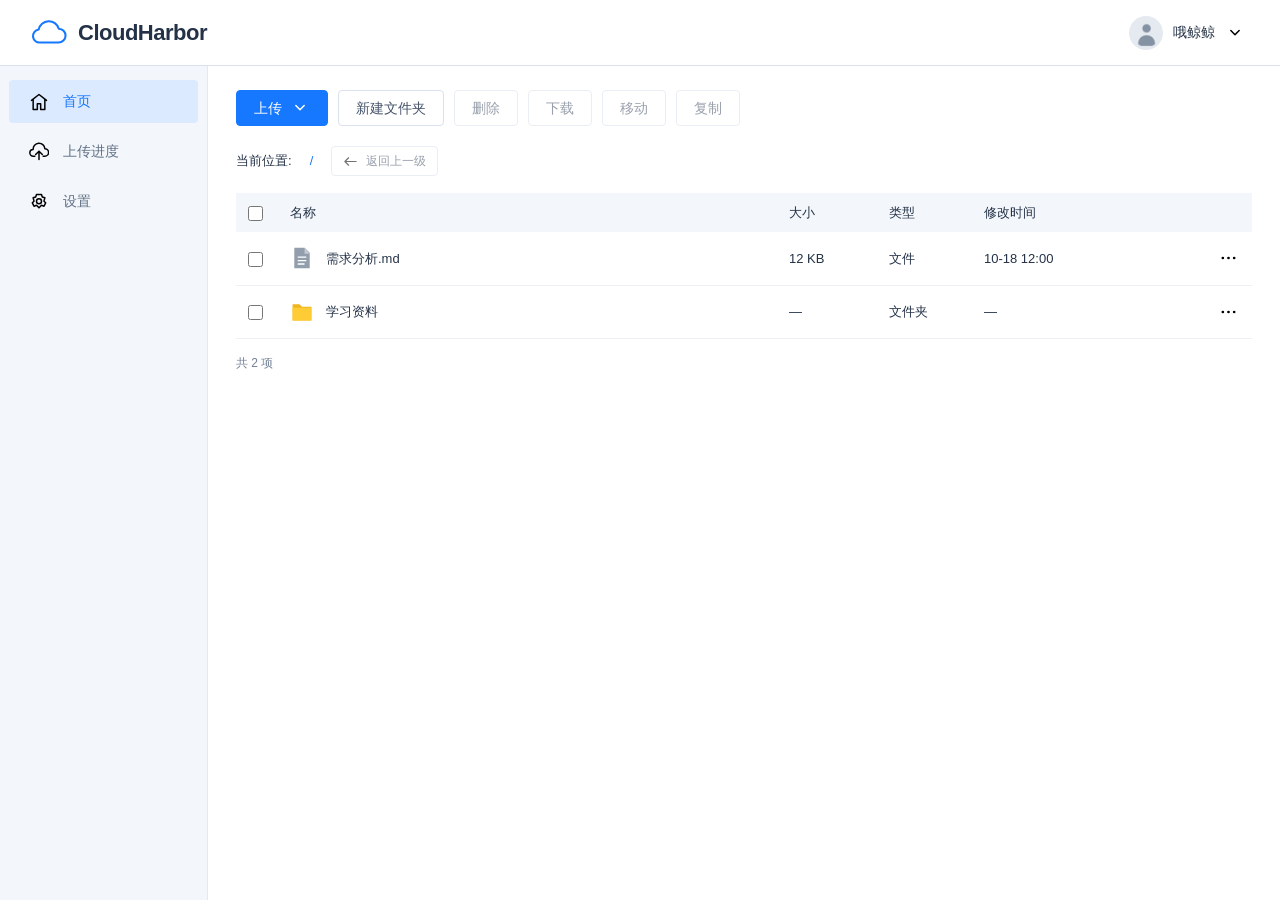
==== commit 8740e237: "26-11-20 23:43 继续完善首页js" ====
--- a/frontend/index.html
+++ b/frontend/index.html
@@ -235,7 +235,8 @@
             </div>
         </form>
     </dialog>
-    <div class="toast-region" role="status" aria-live="polite" hidden></div>
+    <!-- <div class="toast-region" role="status" aria-live="polite" hidden></div> -->
+    <div class="toast-region" role="status" aria-live="polite" aria-atomic="true"></div>
     <script type="module" src="js/app.js"></script>
 </body>
 </html>
--- a/frontend/css/base.css
+++ b/frontend/css/base.css
@@ -32,4 +32,3 @@
 h1 { font-size: 21px; }
 h2 { font-size: 18px; }
 
-/* img{ width: 100%; } */
--- a/frontend/css/components.css
+++ b/frontend/css/components.css
@@ -59,7 +59,7 @@
     to   { transform: translateX(calc(-100% - 10px)); }
 }
 .toast {
-    padding: 12px 5px;
+    padding: 12px 25px;
     color: #f8fcfb;
     border: 1px solid #dce6f3;
     border-radius: 6px;
@@ -68,7 +68,7 @@
     align-items: center;
     justify-content: center;
     animation: move .3s ease 0s 1 forwards;
-    min-width: 200px;
+    min-width: 250px;
 }
 .toast[data-status="success"]{ background-color: #0eb27c; }
 .toast[data-status="failure"]{ background-color: #dc2626; }
--- a/frontend/css/app.css
+++ b/frontend/css/app.css
@@ -382,7 +382,7 @@
 .logout-row .btn { min-width: 180px; }
 
 dialog {
-    width: min(480px,calc(100%-32px));
+    width: min(480px,calc( 100% - 32px));
     max-height: calc(100dvh - 32px);
     padding: 0;
     color: var(--text);
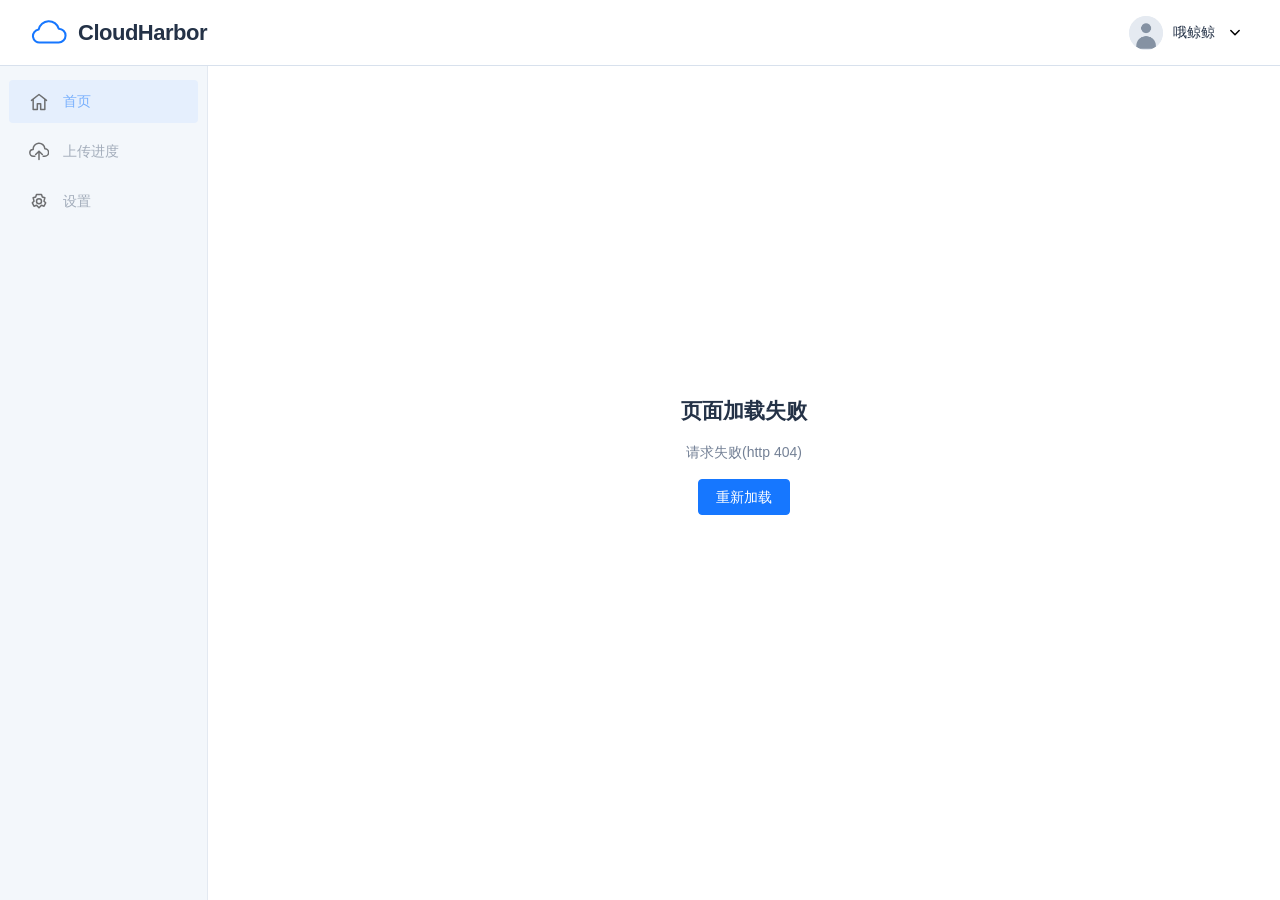
==== commit 3dcc5d4c: "26-11-22 16:27 后端完善移动和复制功能 调整数据库表架构" ====
--- a/frontend/index.html
+++ b/frontend/index.html
@@ -10,7 +10,7 @@
     
     <link rel="stylesheet" href="css/base.css">
     <link rel="stylesheet" href="css/components.css">
-    <link rel="stylesheet" href="css/app.css">
+    <link rel="stylesheet" href="css/app.css?v=20261122-2">
     <title>CloudHarbor · 文件管理首页</title> 
 </head>
 <body>
--- a/frontend/css/app.css
+++ b/frontend/css/app.css
@@ -63,11 +63,16 @@
     height: 34px;
     border-radius: 50%;
     background: #e5eaf1;
-}
-
-.avatar .icon{
-    width: 29px;
-    height: 29px;
+    overflow: hidden;
+    flex-shrink: 0;
+}
+
+.avatar > img {
+    display: block;
+    width: 100%;
+    height: 100%;
+    object-fit: cover;
+    object-position: center;
 }
 
 .app-shell{
@@ -164,7 +169,7 @@
 .breadcrumbs {
     display: flex;
     align-items: center;
-    gap: 3px;
+    gap: 2px;
     min-width: 0;
     overflow: hidden;
     white-space: nowrap;
@@ -175,6 +180,13 @@
     overflow: hidden;
     text-overflow: ellipsis;
     white-space: nowrap;
+    padding:4px 2px;
+}
+
+.breadcrumb-separator {
+    flex-shrink: 0;
+    padding: 0 2px;
+    color: var(--primary);
 }
 
 .path-row .btn {
@@ -333,15 +345,6 @@
 .large-avatar {
     width: 76px;
     height: 76px;
-}
-.large-avatar>.icon {
-    width: 64px;
-    height: 64px;
-}
-.large-avatar img {
-    width: 100%;
-    height: 100%;
-    object-fit: contain;
 }
 .camera {
     position: absolute;
@@ -632,3 +635,102 @@
         height: 76px;
     }
 }
+
+.upload-tasks {
+    margin-top: 22px;
+    border: 1px solid var(--border);
+    border-radius: 6px;
+    overflow: hidden;
+    background: #fff;
+}
+.upload-tasks:empty { display: none; }
+.upload-task {
+    display: grid;
+    grid-template-columns: 32px minmax(140px,1fr) minmax(180px,280px) 108px;
+    align-items: center;
+    gap: 20px;
+    padding: 20px 22px;
+    border-bottom: 1px solid #edf1f6;
+}
+.upload-task:last-child { border-bottom: 0; }
+.upload-task:hover { background: #fafcff; }
+.upload-task-icon { width: 30px; height: 34px; }
+.upload-task-details, .upload-task-transfer { min-width: 0; }
+.upload-task-name {
+    display: block;
+    overflow: hidden;
+    text-overflow: ellipsis;
+    white-space: nowrap;
+    font-weight: 500;
+}
+.upload-task-meta {
+    display: flex;
+    gap: 12px;
+    margin-top: 5px;
+    font-size: 12px;
+    color: var(--muted);
+}
+.upload-task-meta>span:first-child { flex-shrink: 0; }
+.upload-task-target { overflow: hidden; text-overflow: ellipsis; white-space: nowrap; }
+.upload-task-status {
+    display: flex;
+    justify-content: space-between;
+    gap: 12px;
+    margin-bottom: 8px;
+    color: var(--primary);
+    font-size: 12px;
+}
+.upload-task-percent { font-variant-numeric: tabular-nums; }
+.upload-task progress {
+    display: block;
+    appearance: none;
+    width: 100%;
+    height: 4px;
+    border: 0;
+    border-radius: 4px;
+    overflow: hidden;
+    background: #eaf0f7;
+    color: var(--primary);
+    accent-color: var(--primary);
+}
+.upload-task progress::-webkit-progress-bar { background: #eaf0f7; border-radius: 4px; }
+.upload-task progress::-webkit-progress-value { background: var(--primary); border-radius: 4px; }
+.upload-task progress::-moz-progress-bar { background: var(--primary); border-radius: 4px; }
+.upload-task progress:indeterminate {
+    background: linear-gradient(90deg,#eaf0f7 0%,#eaf0f7 20%,#8abaff 40%,#1677ff 50%,#8abaff 60%,#eaf0f7 80%);
+    background-size: 220% 100%;
+    animation: upload-progress 1.8s linear infinite;
+}
+.upload-task progress:indeterminate::-webkit-progress-bar { background: transparent; }
+.upload-task progress:indeterminate::-moz-progress-bar { background: transparent; }
+@keyframes upload-progress { to { background-position: -220% 0; } }
+.upload-task-actions { display: flex; justify-content: flex-end; align-items: center; gap: 8px; }
+.upload-task-actions button { padding: 6px 3px; font-size: 12px; white-space: nowrap; }
+.upload-task-cancel { color: var(--muted); }
+.upload-task-cancel:hover:not(:disabled) { color: #cf3d3d; }
+.upload-task-error { margin-top: 7px; font-size: 12px; color: #cf3d3d; overflow-wrap: anywhere; }
+.upload-task.is-error .upload-task-status { color: #cf3d3d; }
+.upload-task.is-error progress { color: #dc5b5b; accent-color: #dc5b5b; }
+.upload-task.is-error progress::-webkit-progress-value { background: #dc5b5b; }
+.upload-task.is-error progress::-moz-progress-bar { background: #dc5b5b; }
+.upload-task.is-inactive .upload-task-status { color: var(--muted); }
+@media(max-width:900px) {
+    .upload-task { grid-template-columns: 28px minmax(0,1fr) 100px; gap: 12px; padding: 16px; }
+    .upload-task-icon { grid-row: 1; width: 26px; }
+    .upload-task-actions { grid-column: 3; grid-row: 1; }
+    .upload-task-transfer { grid-column: 2 / -1; }
+}
+@media(prefers-reduced-motion:reduce) {
+    .upload-task progress:indeterminate { animation: none; }
+}
+.form-field { display: grid; gap: 7px; margin-bottom: 15px; }
+.app-load-error {
+    min-height: calc(100dvh - 170px);
+    display: flex;
+    flex-direction: column;
+    align-items: center;
+    justify-content: center;
+    gap: 16px;
+    text-align: center;
+}
+.app-load-error p { max-width: 440px; overflow-wrap: anywhere; }
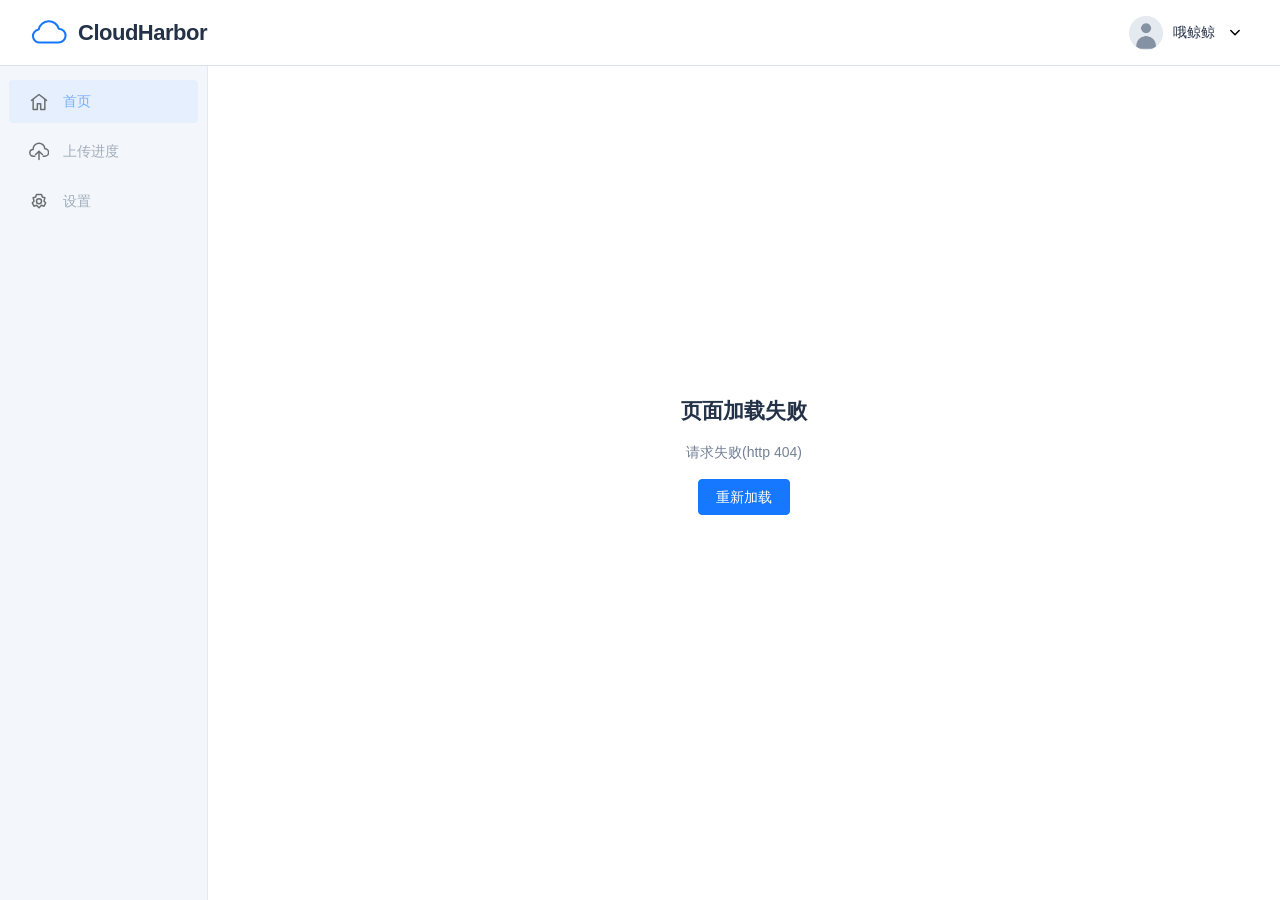
==== commit 0c76355a: "26-11-23 18:32 重新调整表结构 完成移动复制功能" ====
--- a/frontend/index.html
+++ b/frontend/index.html
@@ -10,7 +10,7 @@
     
     <link rel="stylesheet" href="css/base.css">
     <link rel="stylesheet" href="css/components.css">
-    <link rel="stylesheet" href="css/app.css?v=20261122-2">
+    <link rel="stylesheet" href="css/app.css?v=20261123-2">
     <title>CloudHarbor · 文件管理首页</title> 
 </head>
 <body>
@@ -219,6 +219,32 @@
             </div>
         </div>
     </dialog>
+    <dialog id="transfer-dialog" aria-labelledby="transfer-title" aria-describedby="transfer-summary">
+        <div class="dialog-header">
+            <h2 id="transfer-title"></h2>
+            <button class="close-button" type="button" data-close="transfer-dialog" aria-label="关闭目标目录选择">
+                <img src="assets/icons/close.svg" class="icon" aria-hidden="true">
+            </button>
+        </div>
+        <div class="dialog-body">
+            <p id="transfer-summary" class="muted"></p>
+            <div class="transfer-location">
+                <button id="transfer-parent" class="btn" type="button">上一级</button>
+                <p class="transfer-path" tabindex="-1">目标目录 <strong id="transfer-path">/</strong></p>
+            </div>
+            <div class="transfer-browser">
+                <div id="transfer-folders" class="transfer-folders" role="group" aria-label="子文件夹"></div>
+                <div class="transfer-feedback">
+                    <p id="transfer-status" role="status"></p>
+                    <button id="transfer-retry" class="btn" type="button" hidden>重试加载</button>
+                </div>
+            </div>
+            <div class="dialog-footer">
+                <button class="btn" type="button" data-close="transfer-dialog" autofocus>取消</button>
+                <button id="transfer-action" class="btn btn-primary" type="button" disabled></button>
+            </div>
+        </div>
+    </dialog>
     <dialog id="edit-dialog" aria-labelledby="edit-title">
         <div class="dialog-header">
             <h2 id="edit-title"></h2>
--- a/frontend/css/app.css
+++ b/frontend/css/app.css
@@ -427,6 +427,64 @@
     gap: 10px;
     margin-top: 20px;
 }
+
+.transfer-location {
+    display: flex;
+    align-items: center;
+    gap: 12px;
+    margin: 12px 0;
+}
+
+.transfer-path {
+    min-width: 0;
+    overflow: hidden;
+    text-overflow: ellipsis;
+    white-space: nowrap;
+}
+
+.transfer-browser {
+    display: flex;
+    flex-direction: column;
+    height: clamp(104px, calc(100dvh - 258px), 184px);
+}
+
+.transfer-folders {
+    display: grid;
+    flex: 1;
+    min-height: 0;
+    align-content: start;
+    gap: 4px;
+    overflow: auto;
+}
+
+.transfer-folders:empty { flex: 0 }
+
+.transfer-folders .btn {
+    justify-content: flex-start;
+    white-space: normal;
+    overflow-wrap: anywhere;
+    text-align: left;
+}
+
+.transfer-folders .icon {
+    width: 20px;
+    flex-shrink: 0;
+}
+
+.transfer-feedback {
+    display: flex;
+    align-items: center;
+    gap: 8px;
+    flex-shrink: 0;
+    max-height: 100%;
+    overflow: auto;
+    overflow-wrap: anywhere;
+}
+
+.transfer-folders:not(:empty) + .transfer-feedback:has(p:not(:empty)) {
+    margin-top: 8px;
+}
+
 .upload-tabs {
     display: flex;
     border: 1px solid var(--border);
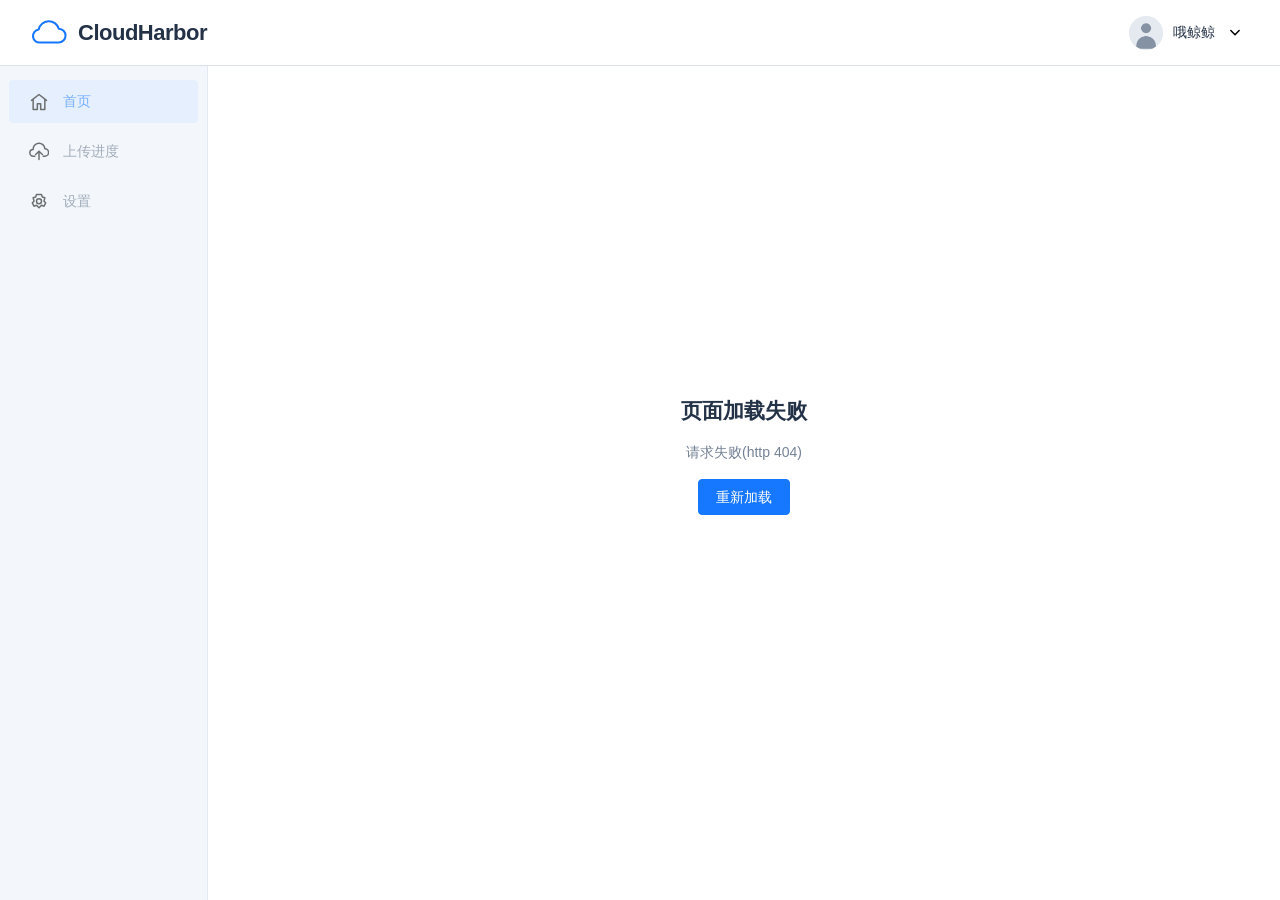
==== commit ad7412fc: "26-11-15 19:55 解决页面刷新上传任务丢失 新增页面刷新骨架屏" ====
--- a/frontend/index.html
+++ b/frontend/index.html
@@ -10,7 +10,7 @@
     
     <link rel="stylesheet" href="css/base.css">
     <link rel="stylesheet" href="css/components.css">
-    <link rel="stylesheet" href="css/app.css?v=20261123-2">
+    <link rel="stylesheet" href="css/app.css?v=20261125-1">
     <title>CloudHarbor · 文件管理首页</title> 
 </head>
 <body>
@@ -92,7 +92,22 @@
                         </tr>
                     </thead>
                     <tbody id="file-list"></tbody>
+                    <tbody id="directory-loading" aria-hidden="true" hidden></tbody>
                 </table>
+                <template id="directory-skeleton-row">
+                    <tr>
+                        <td><span class="skeleton-bar skeleton-check"></span></td>
+                        <td><div class="file-name">
+                            <span class="skeleton-bar skeleton-icon"></span>
+                            <span class="skeleton-bar skeleton-name"></span>
+                        </div></td>
+                        <td><span class="skeleton-bar"></span></td>
+                        <td class="type-cell"><span class="skeleton-bar"></span></td>
+                        <td class="time-cell"><span class="skeleton-bar skeleton-time"></span></td>
+                        <td></td>
+                    </tr>
+                </template>
+                <span id="directory-status" class="sr-only" role="status"></span>
                 <div id="directory-empty" class="empty-state" hidden>
                     <img src="assets/icons/folder.svg" class="icon" aria-hidden="true">
                     <h2>此文件夹为空</h2>
@@ -168,6 +183,7 @@
         <button type="button" data-action="copy">复制</button>
     </div>
     <input type="file" id="file-input" multiple hidden>
+    <input type="file" id="resume-file-input" hidden>
     <input type="file" id="folder-input" webkitdirectory multiple hidden>
     <input type="file" id="avatar-input" accept="image/png,image/jpeg" hidden>
     <dialog id="upload-dialog" aria-labelledby="upload-title">
@@ -263,6 +279,6 @@
     </dialog>
     <!-- <div class="toast-region" role="status" aria-live="polite" hidden></div> -->
     <div class="toast-region" role="status" aria-live="polite" aria-atomic="true"></div>
-    <script type="module" src="js/app.js"></script>
+    <script type="module" src="js/app.js?v=20261125-5"></script>
 </body>
 </html>
--- a/frontend/css/app.css
+++ b/frontend/css/app.css
@@ -237,6 +237,40 @@
 .file-table tbody tr:hover { background: #f6f9ff; }
 
 .file-table tbody tr.is-selected { background: var(--selected);}
+
+#directory-loading tr:hover { background: transparent; }
+
+.skeleton-bar {
+    display: block;
+    position: relative;
+    overflow: hidden;
+    width: min(100%, 44px);
+    height: 12px;
+    border-radius: 4px;
+    background: #edf1f6;
+}
+
+.skeleton-bar::after {
+    content: "";
+    position: absolute;
+    inset: 0;
+    background: linear-gradient(90deg, transparent, #fff, transparent);
+    transform: translateX(-100%);
+    animation: directory-shimmer 1.4s ease-in-out infinite;
+}
+
+.skeleton-check { width: 15px; height: 15px; }
+.skeleton-icon { width: 20px; height: 20px; flex: none; }
+.skeleton-name { width: 65%; max-width: 260px; }
+.skeleton-time { width: min(100%, 84px); }
+
+@keyframes directory-shimmer {
+    to { transform: translateX(100%); }
+}
+
+@media (prefers-reduced-motion: reduce) {
+    .skeleton-bar::after { animation: none; }
+}
 
 .file-name {
     display: flex;
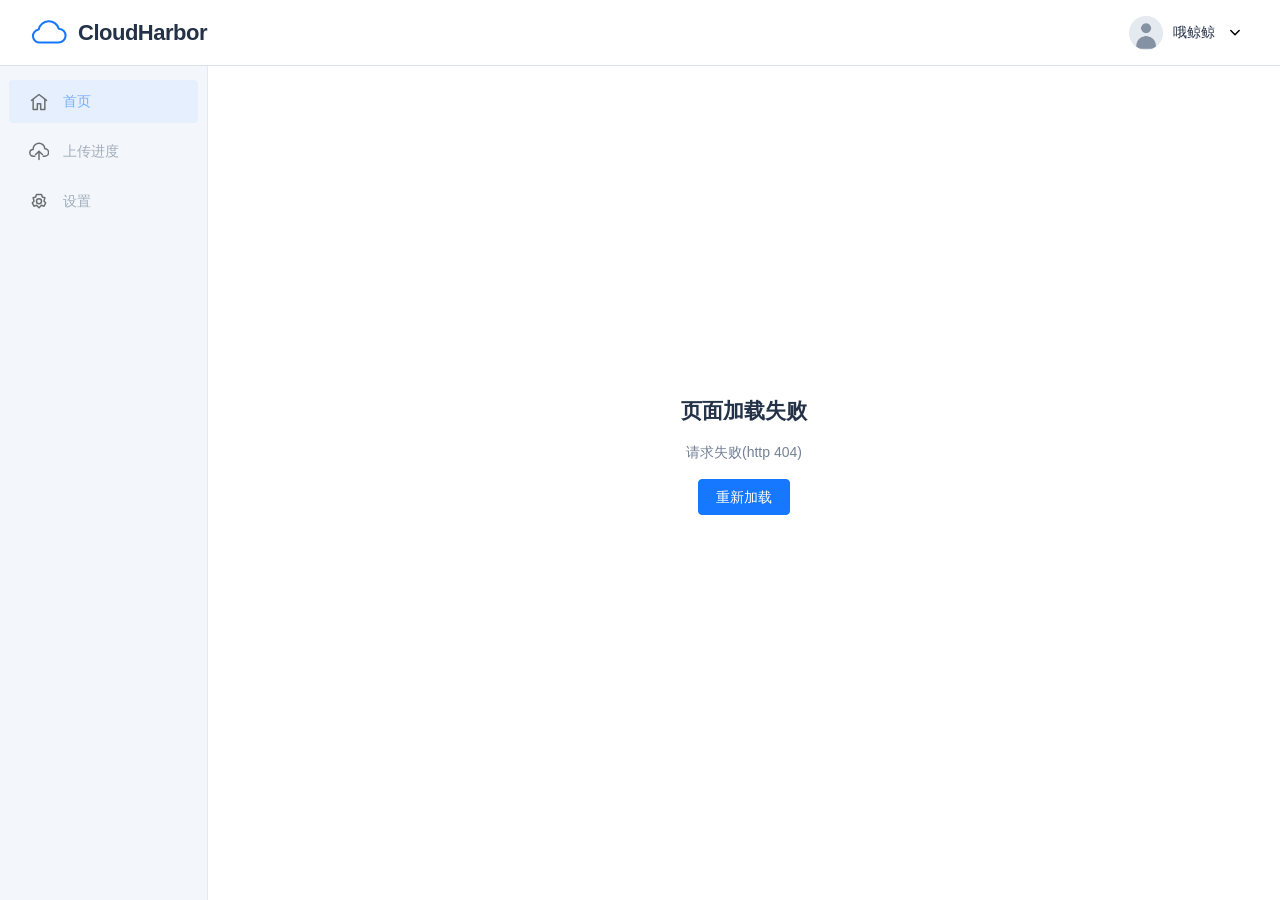
==== commit 7d00e8b3: "完善readme" ====
--- a/frontend/index.html
+++ b/frontend/index.html
@@ -10,7 +10,7 @@
     
     <link rel="stylesheet" href="css/base.css">
     <link rel="stylesheet" href="css/components.css">
-    <link rel="stylesheet" href="css/app.css?v=20261125-1">
+    <link rel="stylesheet" href="css/app.css?v=20261127-2">
     <title>CloudHarbor · 文件管理首页</title> 
 </head>
 <body>
@@ -71,47 +71,49 @@
                         返回上一级
                     </button>
                 </div>
-                <table class="file-table">
-                    <caption class="sr-only">当前目录的文件与文件夹</caption>
-                    <colgroup>
-                        <col>
-                        <col>
-                        <col>
-                        <col>
-                        <col>
-                        <col>
-                    </colgroup>
-                    <thead>
+                <div class="file-list-scroll" role="region" aria-label="文件列表" tabindex="0">
+                    <table class="file-table">
+                        <caption class="sr-only">当前目录的文件与文件夹</caption>
+                        <colgroup>
+                            <col>
+                            <col>
+                            <col>
+                            <col>
+                            <col>
+                            <col>
+                        </colgroup>
+                        <thead>
+                            <tr>
+                                <th scope="col"><input id="select-all" type="checkbox" aria-label="全选当前目录"></th>
+                                <th scope="col">名称</th>
+                                <th scope="col">大小</th>
+                                <th scope="col" class="type-cell">类型</th>
+                                <th scope="col" class="time-cell">修改时间</th>
+                                <th scope="col"><span class="sr-only">操作</span></th>
+                            </tr>
+                        </thead>
+                        <tbody id="file-list"></tbody>
+                        <tbody id="directory-loading" aria-hidden="true" hidden></tbody>
+                    </table>
+                    <template id="directory-skeleton-row">
                         <tr>
-                            <th scope="col"><input id="select-all" type="checkbox" aria-label="全选当前目录"></th>
-                            <th scope="col">名称</th>
-                            <th scope="col">大小</th>
-                            <th scope="col" class="type-cell">类型</th>
-                            <th scope="col" class="time-cell">修改时间</th>
-                            <th scope="col"><span class="sr-only">操作</span></th>
+                            <td><span class="skeleton-bar skeleton-check"></span></td>
+                            <td><div class="file-name">
+                                <span class="skeleton-bar skeleton-icon"></span>
+                                <span class="skeleton-bar skeleton-name"></span>
+                            </div></td>
+                            <td><span class="skeleton-bar"></span></td>
+                            <td class="type-cell"><span class="skeleton-bar"></span></td>
+                            <td class="time-cell"><span class="skeleton-bar skeleton-time"></span></td>
+                            <td></td>
                         </tr>
-                    </thead>
-                    <tbody id="file-list"></tbody>
-                    <tbody id="directory-loading" aria-hidden="true" hidden></tbody>
-                </table>
-                <template id="directory-skeleton-row">
-                    <tr>
-                        <td><span class="skeleton-bar skeleton-check"></span></td>
-                        <td><div class="file-name">
-                            <span class="skeleton-bar skeleton-icon"></span>
-                            <span class="skeleton-bar skeleton-name"></span>
-                        </div></td>
-                        <td><span class="skeleton-bar"></span></td>
-                        <td class="type-cell"><span class="skeleton-bar"></span></td>
-                        <td class="time-cell"><span class="skeleton-bar skeleton-time"></span></td>
-                        <td></td>
-                    </tr>
-                </template>
-                <span id="directory-status" class="sr-only" role="status"></span>
-                <div id="directory-empty" class="empty-state" hidden>
-                    <img src="assets/icons/folder.svg" class="icon" aria-hidden="true">
-                    <h2>此文件夹为空</h2>
-                    <p class="muted">可以上传文件或新建文件夹</p>
+                    </template>
+                    <span id="directory-status" class="sr-only" role="status"></span>
+                    <div id="directory-empty" class="empty-state" hidden>
+                        <img src="assets/icons/folder.svg" class="icon" aria-hidden="true">
+                        <h2>此文件夹为空</h2>
+                        <p class="muted">可以上传文件或新建文件夹</p>
+                    </div>
                 </div>
                 <div class="table-footer">
                     <span id="file-count"></span>
@@ -279,6 +281,6 @@
     </dialog>
     <!-- <div class="toast-region" role="status" aria-live="polite" hidden></div> -->
     <div class="toast-region" role="status" aria-live="polite" aria-atomic="true"></div>
-    <script type="module" src="js/app.js?v=20261125-5"></script>
+    <script type="module" src="js/app.js?v=20261127-2"></script>
 </body>
 </html>
--- a/frontend/css/app.css
+++ b/frontend/css/app.css
@@ -1,12 +1,22 @@
+html {
+    overflow: hidden;
+    overscroll-behavior: none;
+}
+
 body {
     margin: 0;
     min-width: 280px;
+    height: 100dvh;
+    display: flex;
+    flex-direction: column;
+    overflow: hidden;
     color: var(--text);
     background: #fff;
     font: 14px/1.5 -apple-system, BlinkMacSystemFont, "Segoe UI", "Microsoft YaHei", sans-serif
 }
 .app-header{
     height: 66px;
+    flex-shrink: 0;
     display: flex;
     align-items: center;
     justify-content: space-between;
@@ -77,8 +87,10 @@
 
 .app-shell{
     display: grid;
+    flex: 1;
+    min-height: 0;
     grid-template-columns: 208px minmax(0,1fr);
-    min-height: calc(100vh - 66px);
+    grid-template-rows: minmax(0, 1fr);
 }
 
 .sidebar {
@@ -112,8 +124,30 @@
 .nav-button:hover { background: #e6eef8; }
 
 .main {
+    position: relative;
+    display: flex;
+    flex-direction: column;
     min-width: 0;
     padding: 24px 28px;
+    overflow: auto;
+}
+
+#view-home {
+    display: flex;
+    flex-direction: column;
+    min-height: 0;
+}
+
+.toolbar, .path-row, .table-footer {
+    flex-shrink: 0;
+}
+
+.file-list-scroll {
+    position: relative;
+    min-height: 0;
+    overflow: auto;
+    overscroll-behavior: contain;
+    scrollbar-gutter: stable;
 }
 
 .toolbar {
@@ -215,6 +249,9 @@
 .file-table col:nth-child(6){ width: 130px; }
 
 .file-table th {
+    position: sticky;
+    top: 0;
+    z-index: 1;
     height: 39px;
     background: var(--page-bg);
     font-weight: 550;
@@ -653,8 +690,8 @@
     .brand { font-size: 19px }
     .brand .icon { width: 32px; }
     .app-shell {
-        display: block;
-        min-height: calc(100vh - 58px);
+        grid-template-columns: minmax(0, 1fr);
+        grid-template-rows: auto minmax(0, 1fr);
     }
     .sidebar {
         flex-direction: row;
